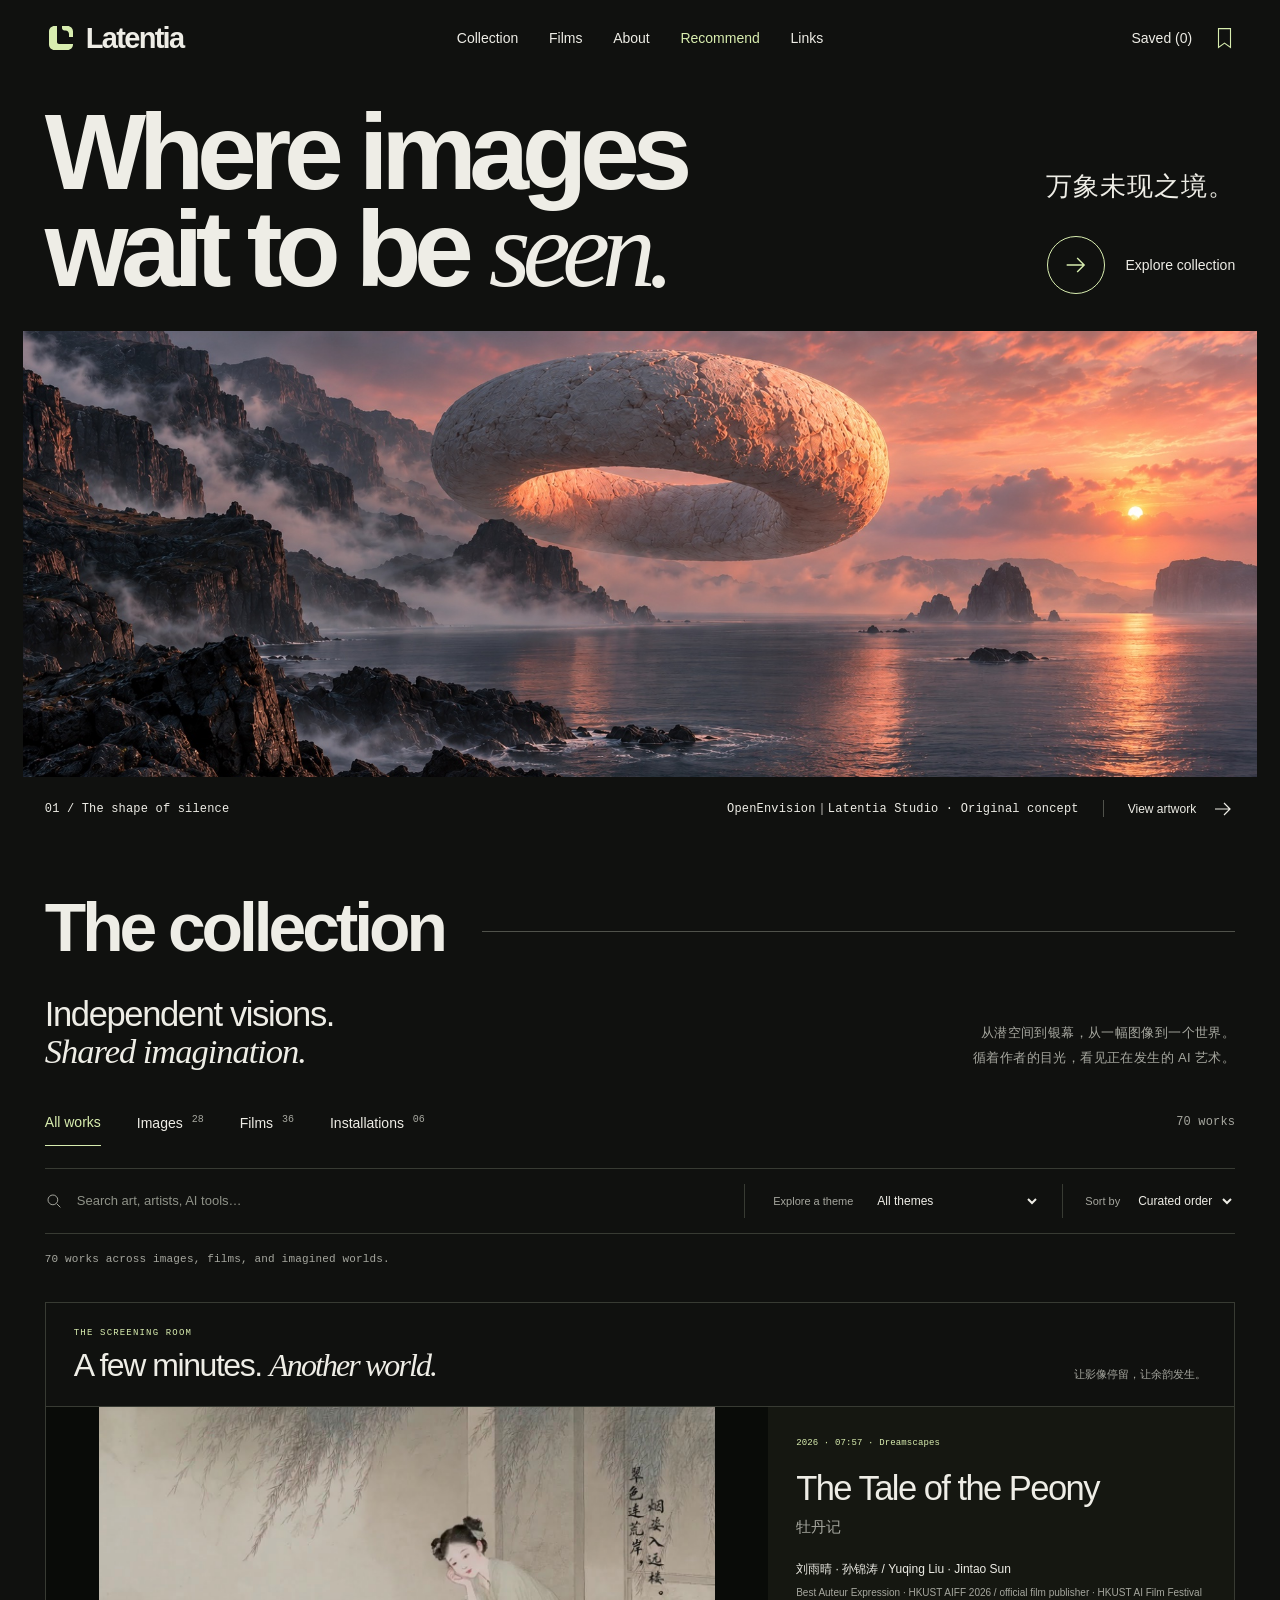
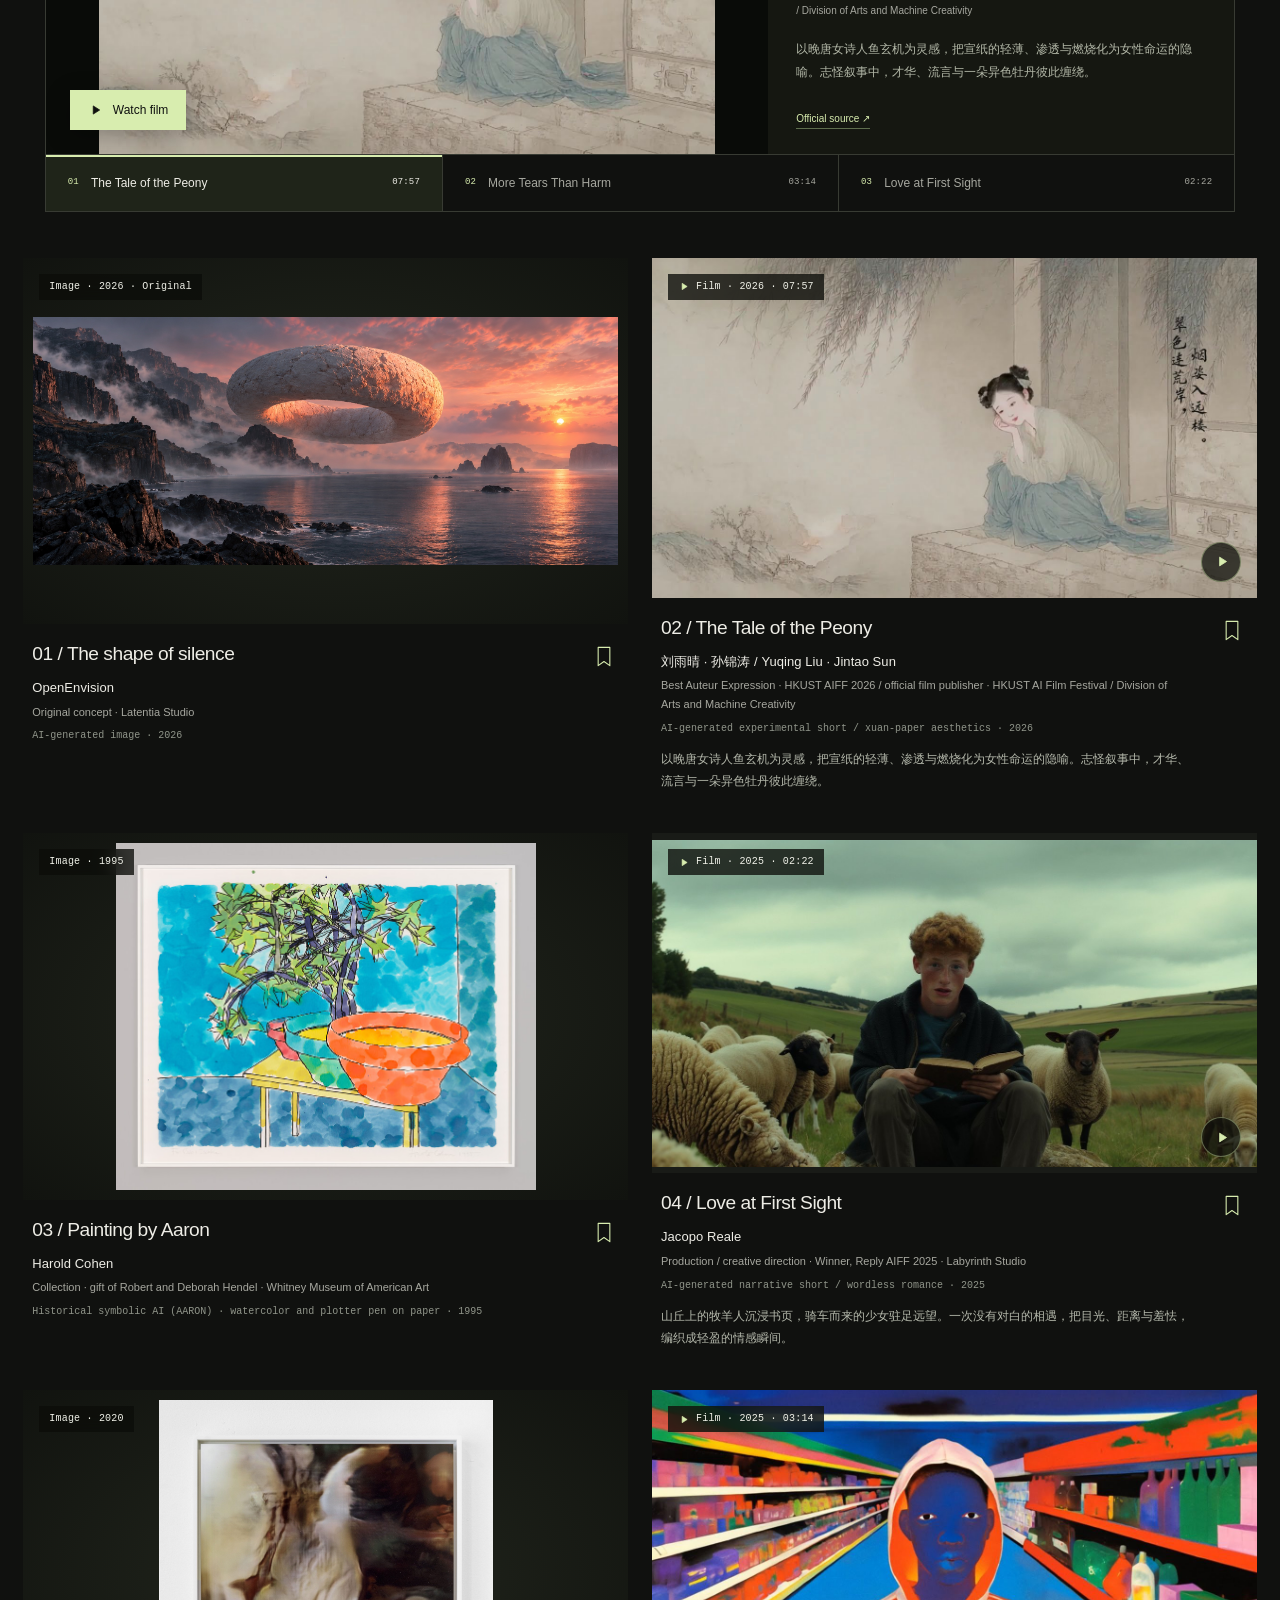
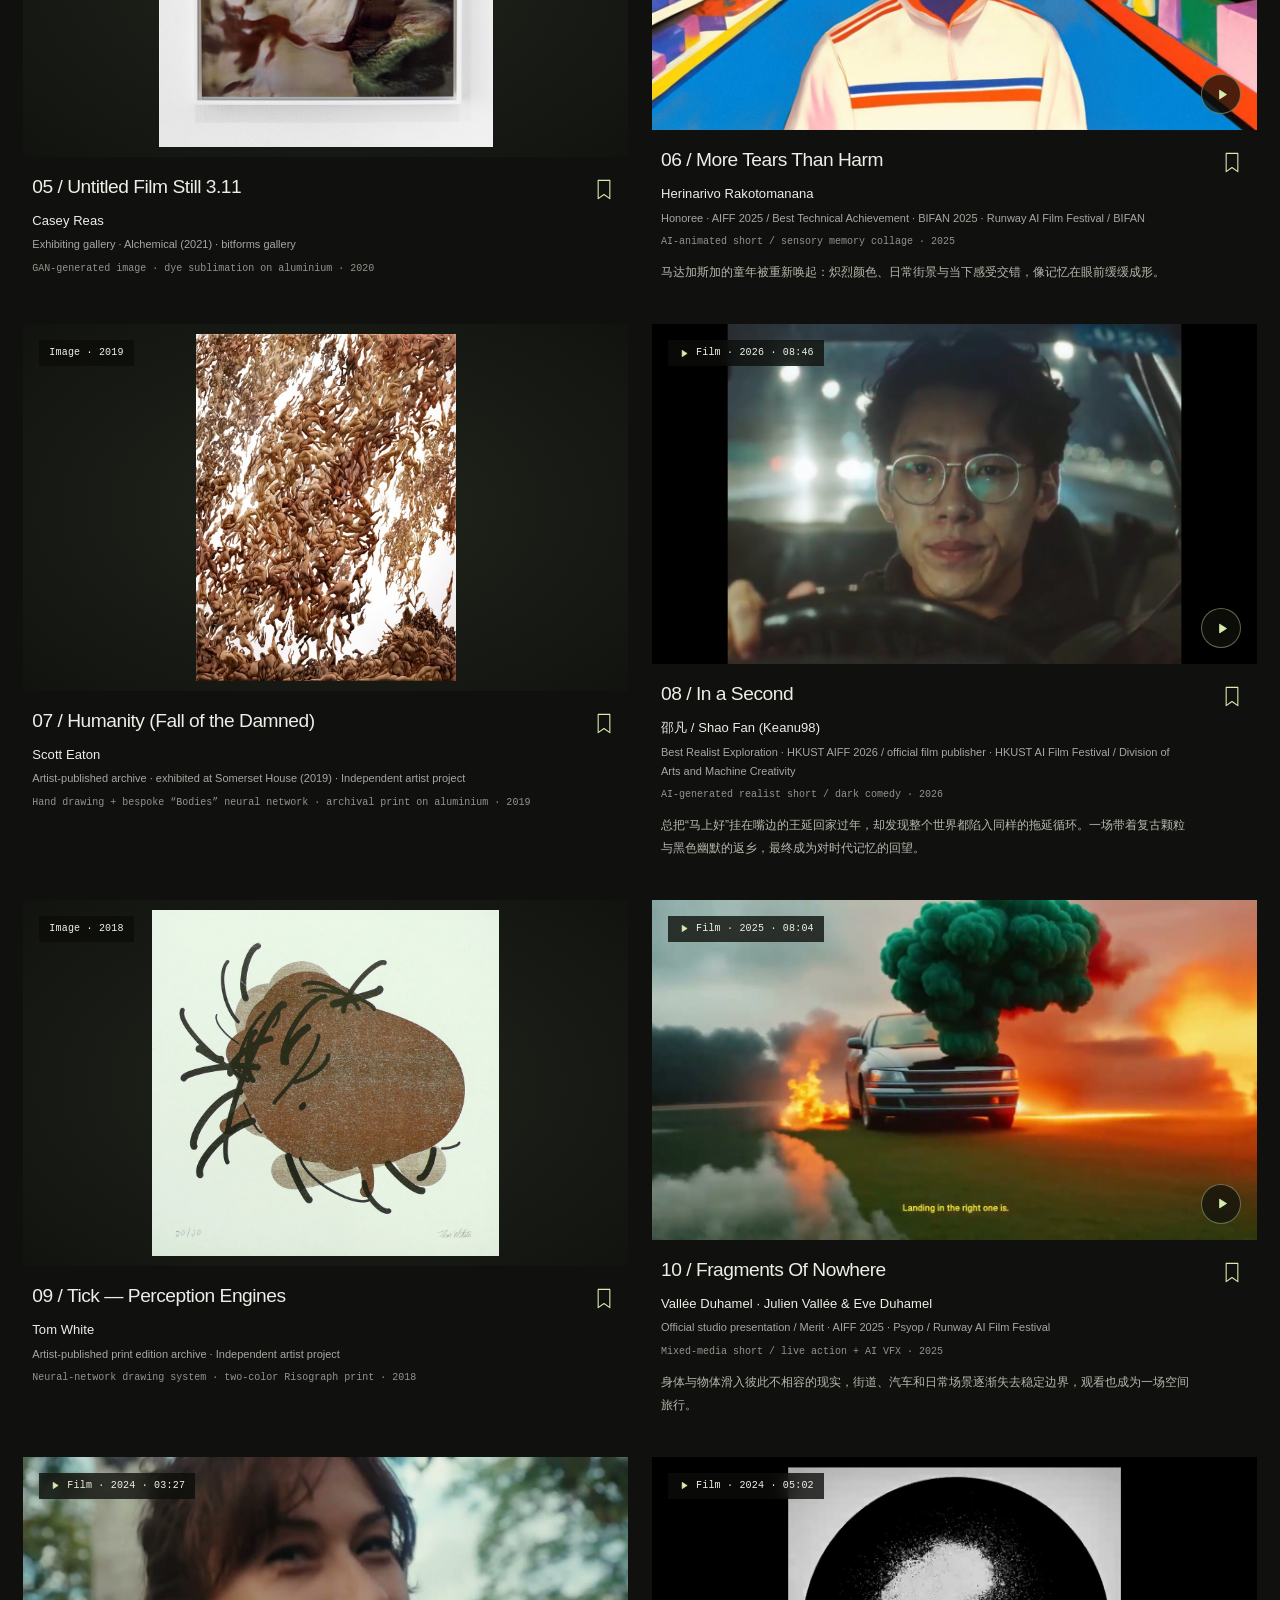
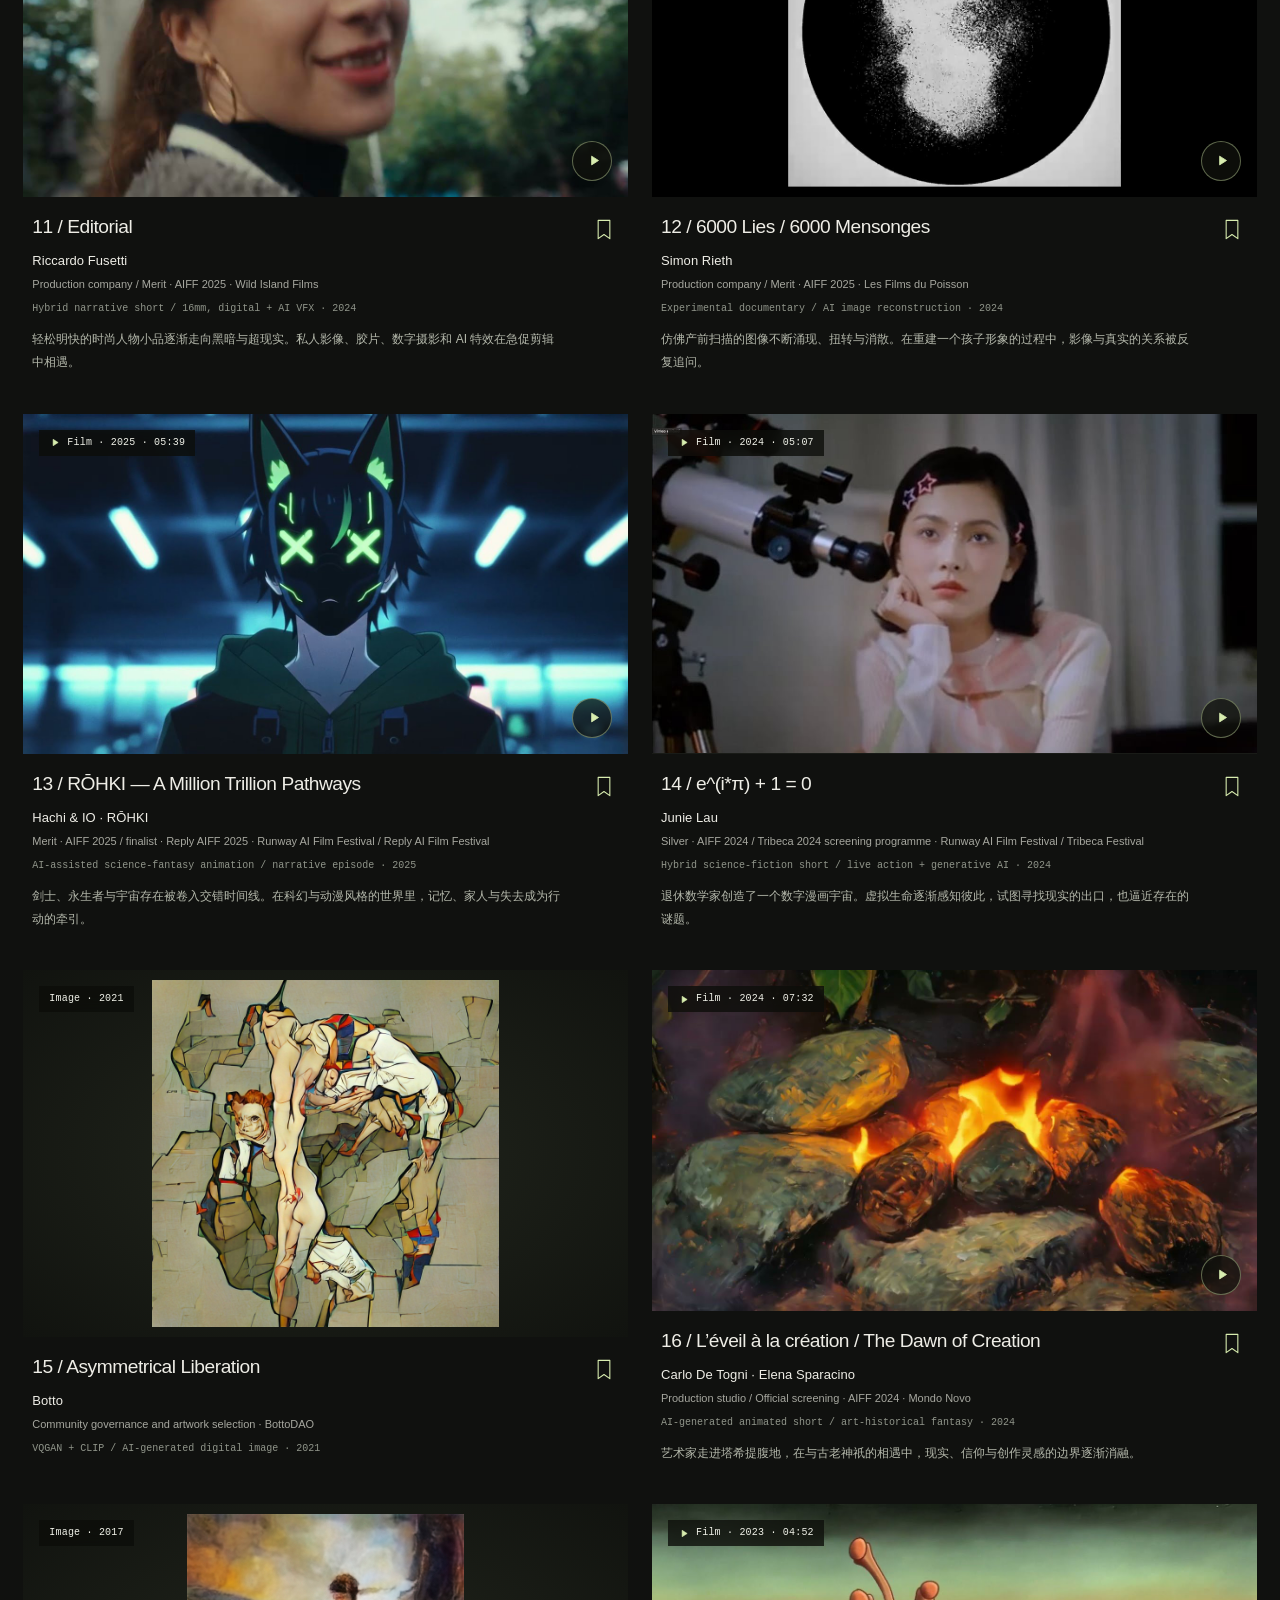
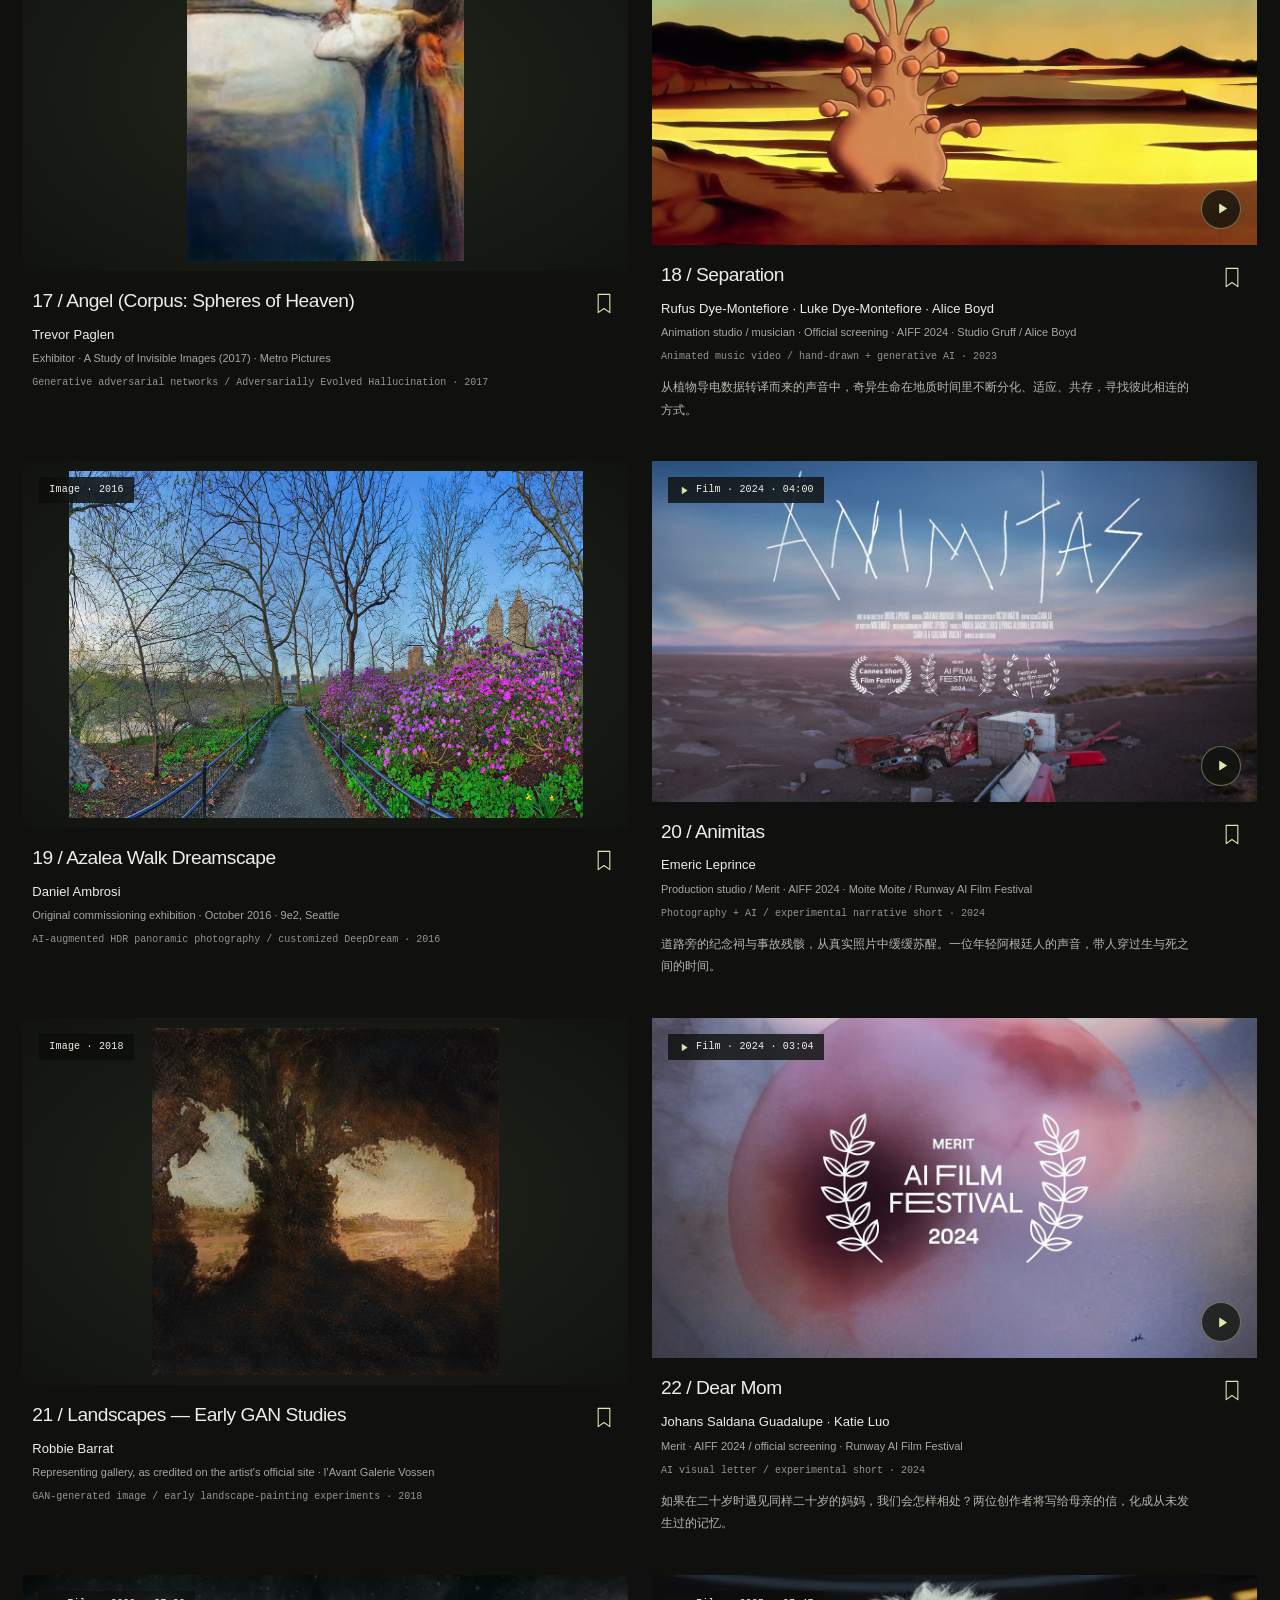
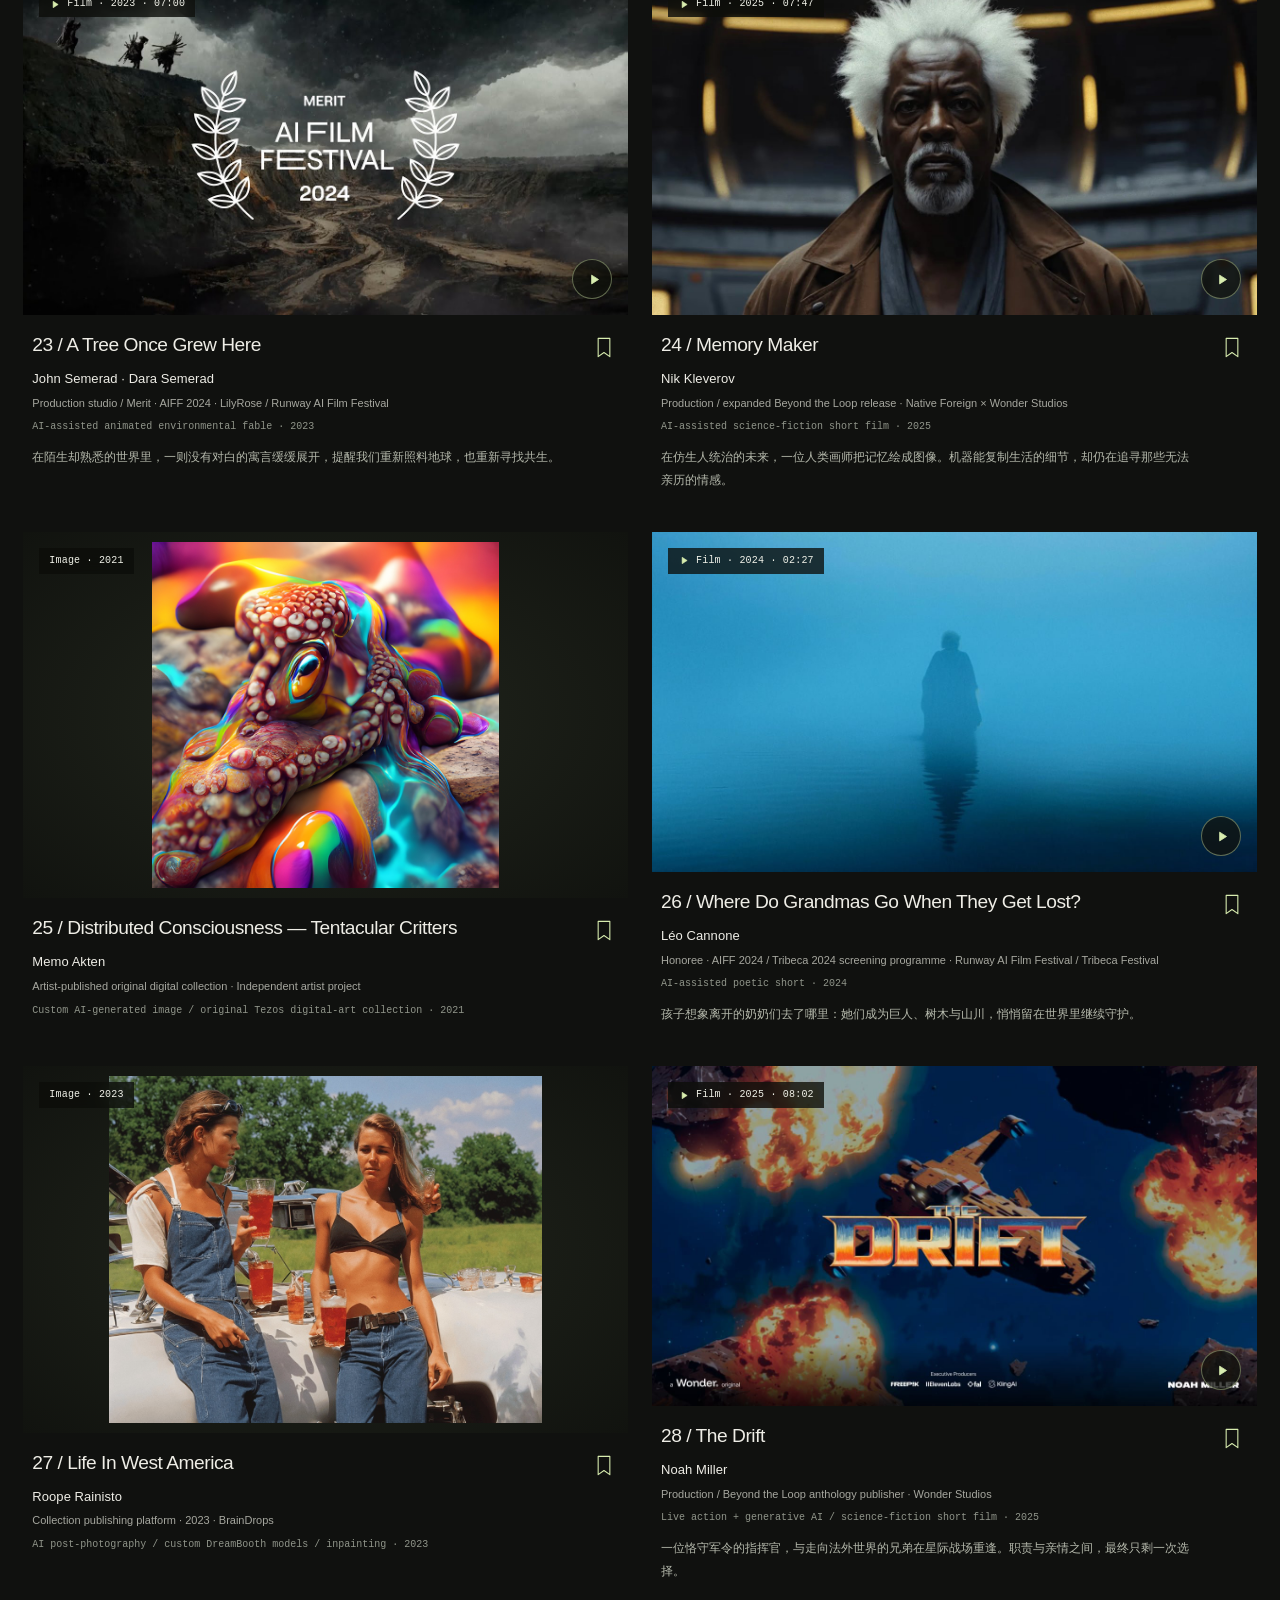
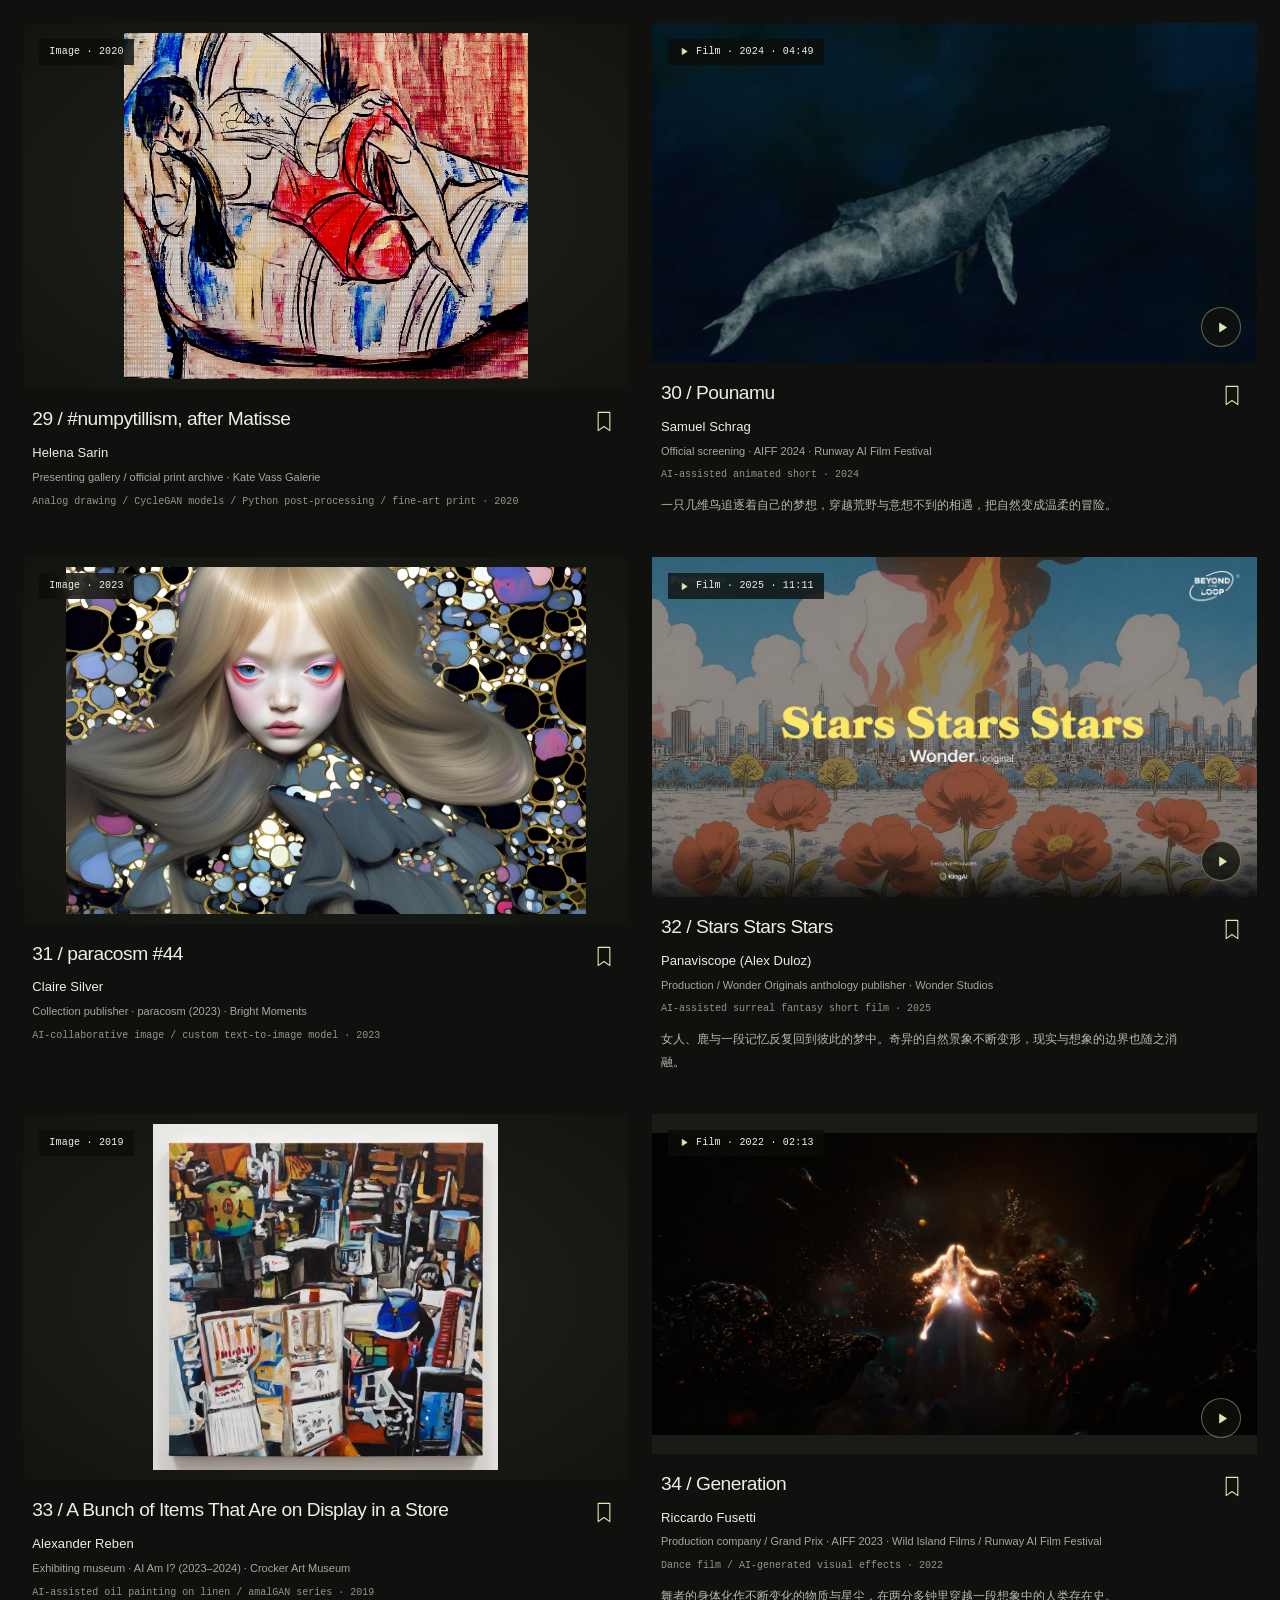
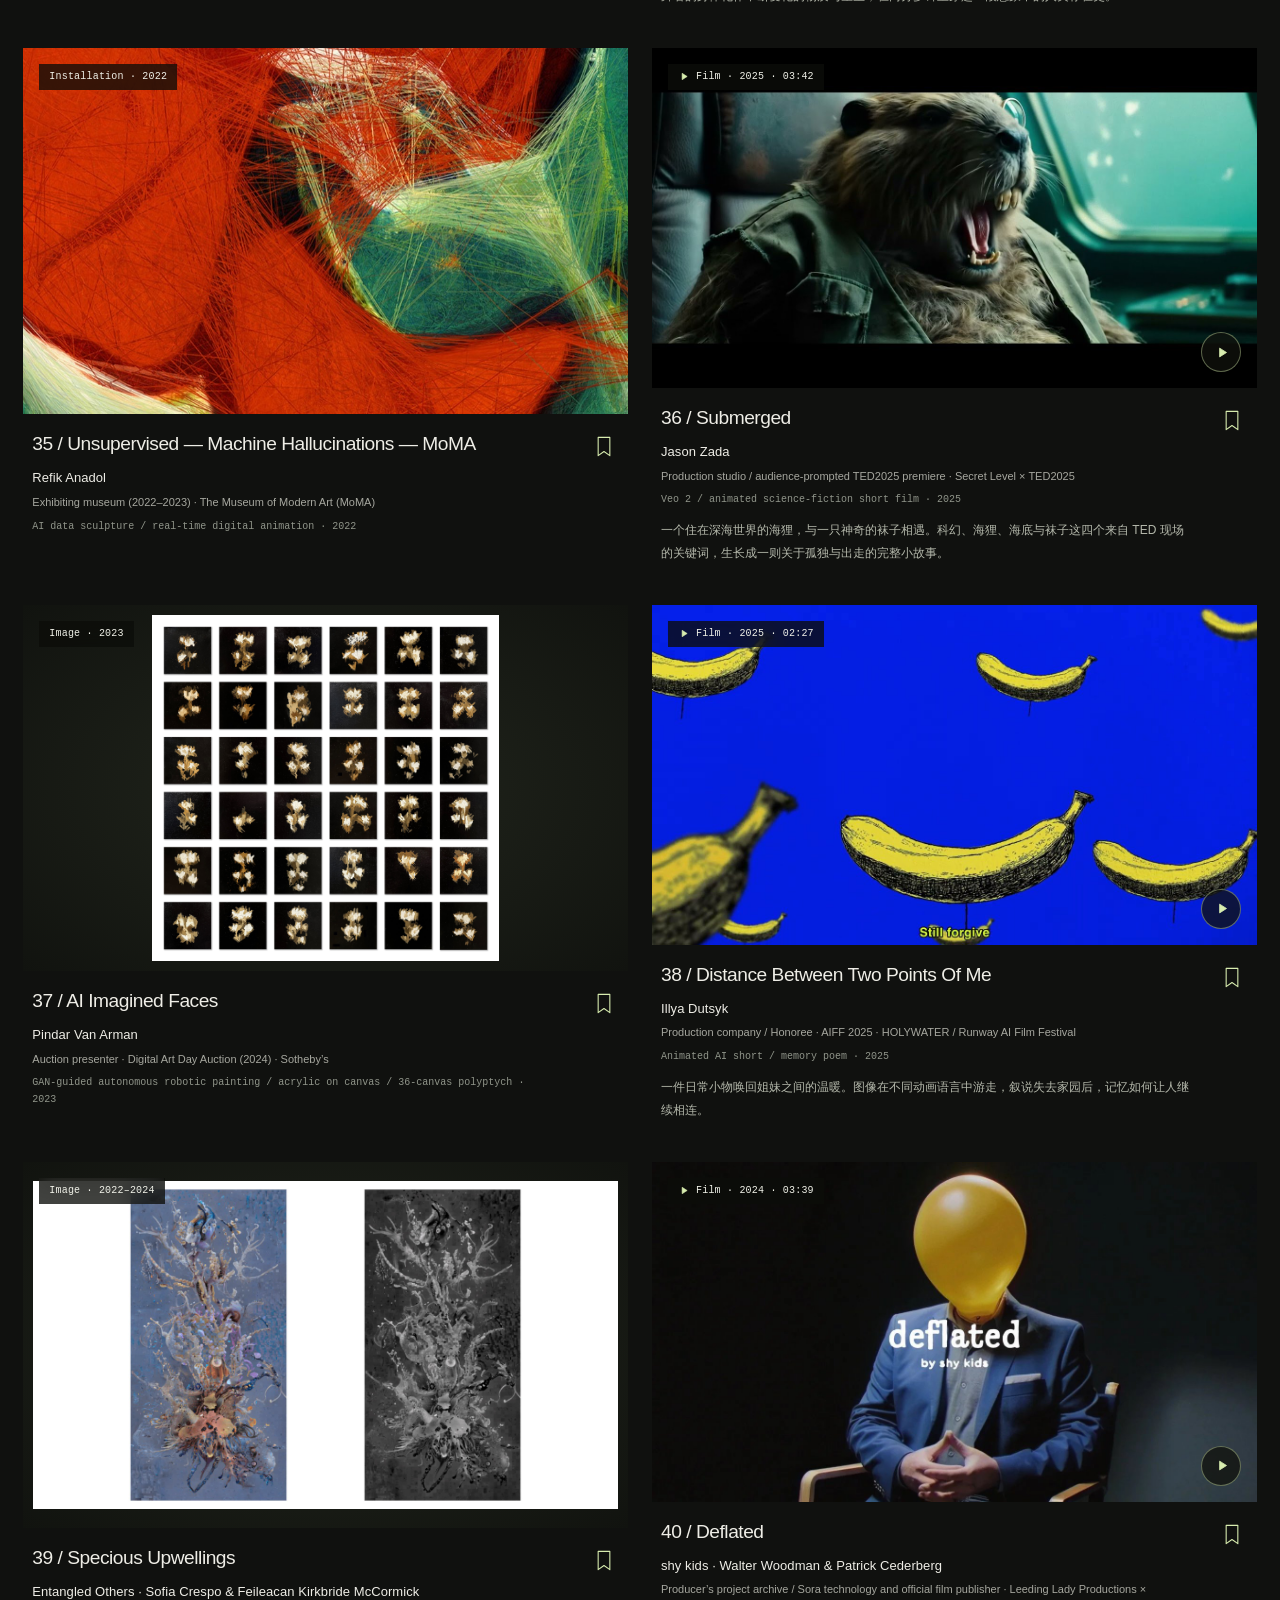
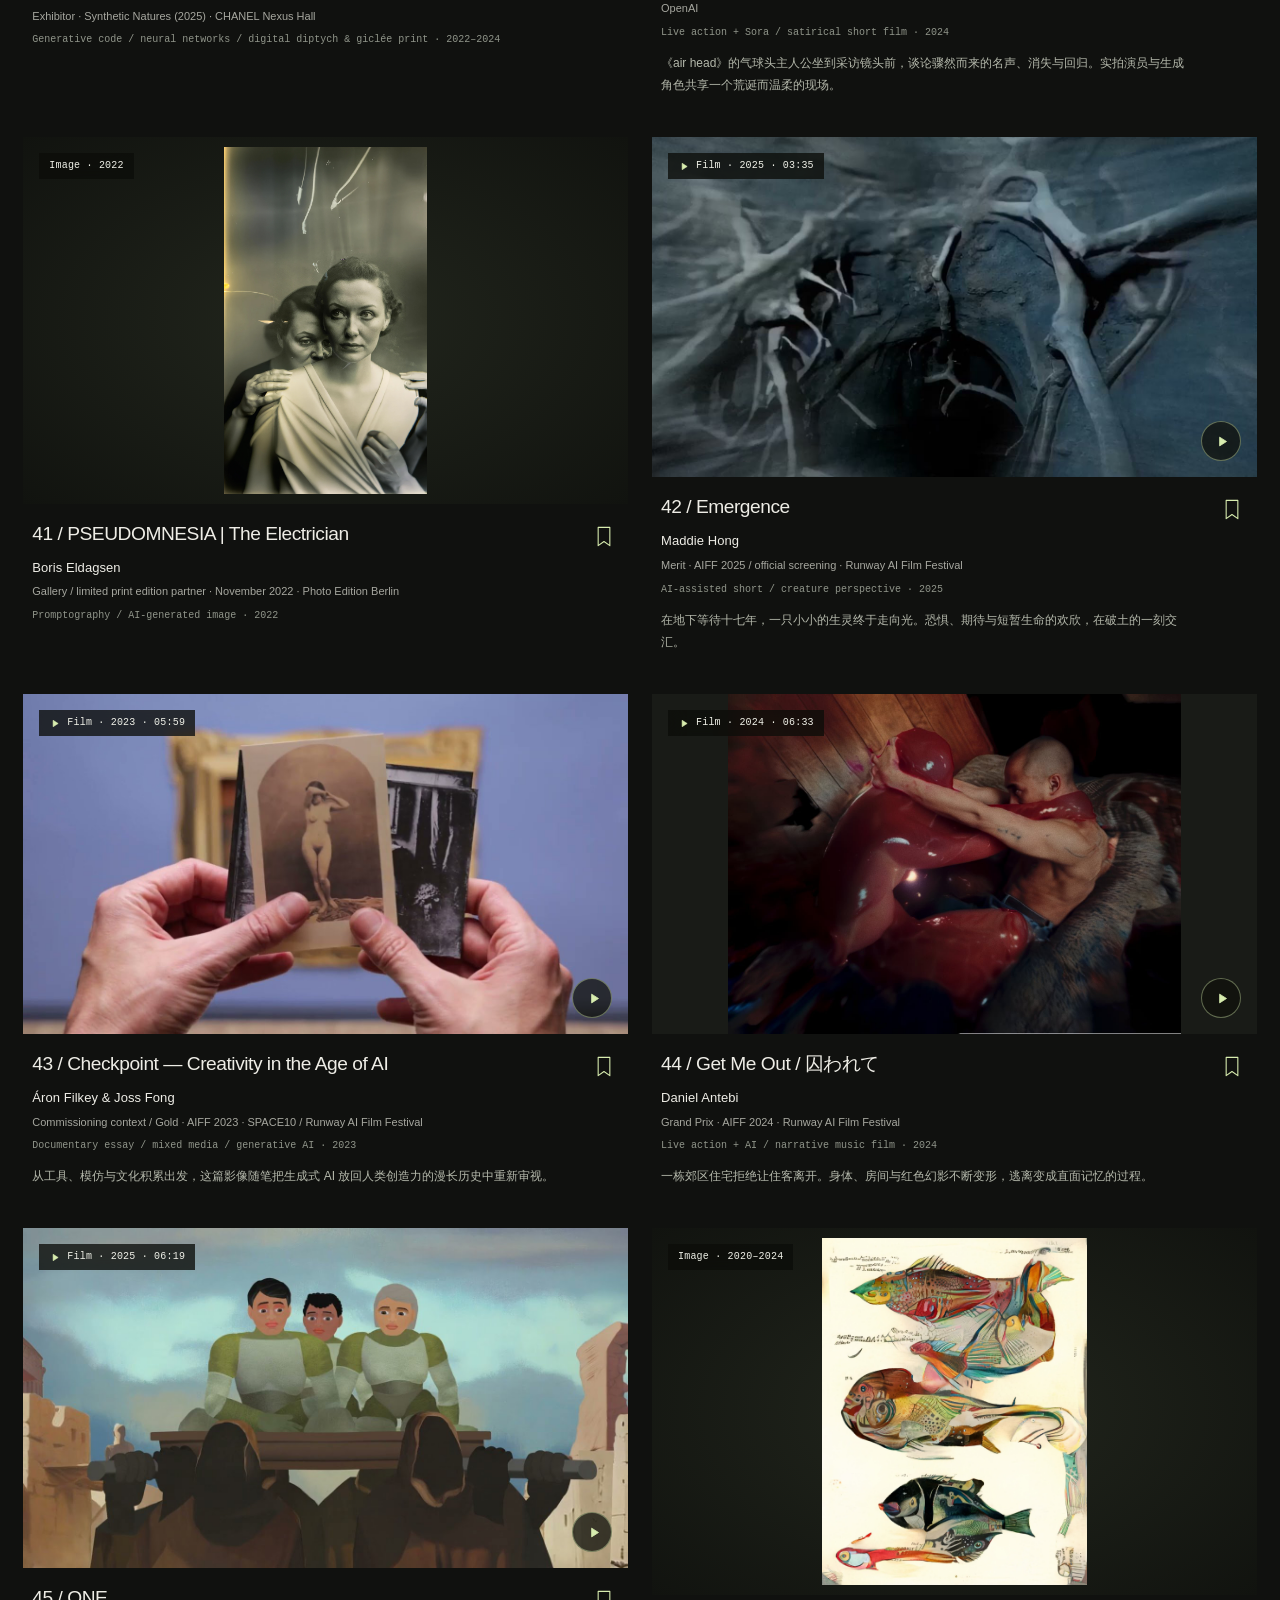
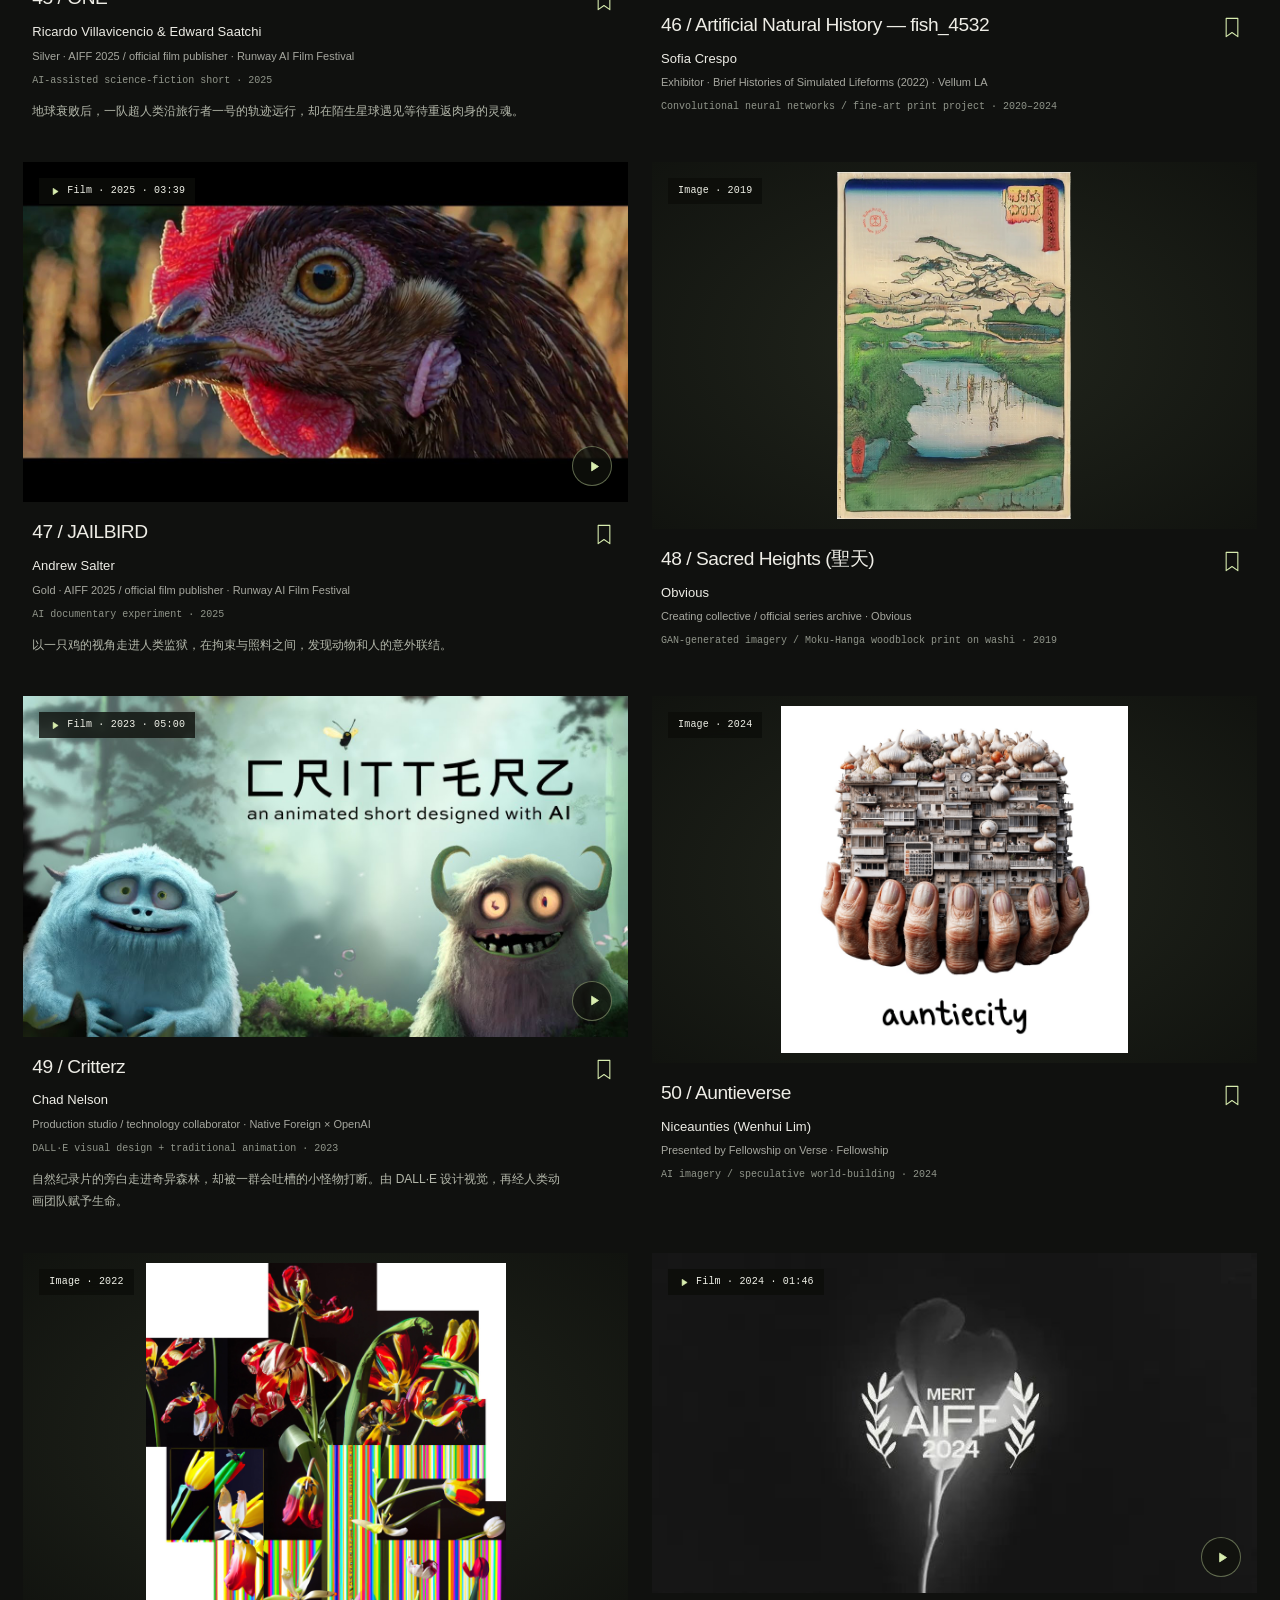
==== index.html @ a109e66e "update" ====
<!doctype html>
<html lang="en">
<head>
  <meta charset="UTF-8">
  <meta name="viewport" content="width=device-width, initial-scale=1">
  <meta name="theme-color" content="#10110f">
  <title>Latentia — Where images wait to be seen.</title>
  <meta name="description" content="万象未现之境。 Discover AI art, films and installations, with credited artists, institutions and original sources.">
  <meta property="og:title" content="Latentia — Where images wait to be seen.">
  <meta property="og:description" content="万象未现之境。 Explore a collection of original AI visions.">
  <meta property="og:type" content="website">
  <link rel="icon" href="assets/brand/latentia-favicon.svg" type="image/svg+xml">
  <link rel="icon" href="assets/brand/favicon-32.png" sizes="32x32" type="image/png">
  <link rel="apple-touch-icon" href="assets/brand/apple-touch-icon.png" sizes="180x180">
  <link rel="preload" href="assets/silence.jpg" as="image" fetchpriority="high">
  <link rel="stylesheet" href="styles.css">
  <script src="catalog.js" defer></script>
  <script src="app.js" defer></script>
</head>
<body id="top">
  <div id="scroll-progress" aria-hidden="true"></div>
  <a class="skip-link" href="#collection">Skip to collection</a>
  <header class="site-header shell">
    <a class="wordmark" href="#top" aria-label="Latentia home"><img class="logo-mark" src="assets/brand/latentia-mark.svg" width="32" height="32" alt="" aria-hidden="true"><span>Latentia</span></a>
    <nav aria-label="Main navigation">
      <a class="collection-nav" href="#collection">Collection</a>
      <button id="films-open" type="button">Films</button>
      <button id="about-open" type="button">About</button>
      <a class="recommend-nav" href="recommend.html" aria-label="Recommend · 推荐作品">Recommend</a>
      <a href="links.html" aria-label="Links · 相关链接">Links</a>
    </nav>
    <button class="saved-toggle" id="saved-toggle" type="button" aria-pressed="false" aria-controls="gallery-grid">
      <span>Saved (<span id="saved-count">0</span>)</span>
      <svg viewBox="0 0 24 28" fill="none" aria-hidden="true"><path d="M5 3h14v22l-7-5-7 5V3Z" stroke="currentColor" stroke-width="1.3"/></svg>
    </button>
  </header>
  <main class="shell">
    <section class="hero" aria-labelledby="hero-heading">
      <div class="hero-intro">
        <h1 id="hero-heading"><span class="headline-line">Where images</span>
          <span class="headline-line">wait to be <em>seen.</em></span></h1>
        <div class="hero-side">
          <p class="chinese-slogan" lang="zh-Hans">万象未现之境。</p>
          <a class="explore-link" href="#collection"><span class="circle-arrow"><svg viewBox="0 0 24 24" fill="none" aria-hidden="true"><path d="M4 12h15m-6-6 6 6-6 6" stroke="currentColor" stroke-width="1.2"/></svg></span><span>Explore collection</span></a>
        </div>
      </div>
      <figure class="featured-work">
        <button class="feature-image" type="button" data-open-artwork="silence" aria-label="View The shape of silence">
          <img src="assets/silence.jpg" width="1923" height="818" fetchpriority="high" alt="A monumental peach stone ring floats over a misty volcanic coast at sunset.">
          <span class="image-invitation" aria-hidden="true"><svg viewBox="0 0 24 24" fill="none"><path d="M6 18 18 6M6 6h12v12" stroke="currentColor" stroke-width="1.2"/></svg></span>
        </button>
        <figcaption><span class="mono">01 / The shape of silence</span><div><span class="artist-credit mono">OpenEnvision｜Latentia Studio · Original concept</span><button type="button" data-open-artwork="silence">View artwork <svg viewBox="0 0 24 24" fill="none" aria-hidden="true"><path d="M4 12h15m-6-6 6 6-6 6" stroke="currentColor" stroke-width="1.2"/></svg></button></div></figcaption>
      </figure>
    </section>
    <section class="collection" id="collection" aria-labelledby="collection-heading">
      <div class="section-heading"><h2 id="collection-heading">The collection</h2><span aria-hidden="true"></span></div>
      <div class="collection-intro"><p>Independent visions.<br><em>Shared imagination.</em></p><p lang="zh-Hans">从潜空间到银幕，从一幅图像到一个世界。<br>循着作者的目光，看见正在发生的 AI 艺术。</p></div>
      <div class="collection-toolbar">
        <div class="filters" role="group" aria-label="Filter by media type">
          <button type="button" data-type="all" aria-pressed="true">All works</button>
          <button type="button" data-type="image" aria-pressed="false">Images <span class="type-count">28</span></button>
          <button type="button" data-type="film" aria-pressed="false">Films <span class="type-count">36</span></button>
          <button type="button" data-type="installation" aria-pressed="false">Installations <span class="type-count">06</span></button>
        </div>
        <span class="mono" id="work-count" aria-live="polite" aria-atomic="true">70 works</span>
      </div>
      <div class="discovery-tools"><div class="search-field"><label class="sr-only" for="collection-search">Search titles, artists, institutions, or AI tools</label><svg viewBox="0 0 24 24" fill="none" aria-hidden="true"><circle cx="10.5" cy="10.5" r="6.5" stroke="currentColor" stroke-width="1.3"/><path d="m15.5 15.5 5 5" stroke="currentColor" stroke-width="1.3"/></svg><input id="collection-search" type="search" placeholder="Search art, artists, AI tools…" autocomplete="off" spellcheck="false"><button id="search-clear" type="button" aria-label="Clear search" hidden><svg viewBox="0 0 24 24" fill="none" aria-hidden="true"><path d="m6 6 12 12M18 6 6 18" stroke="currentColor" stroke-width="1.3"/></svg></button></div><div class="theme-field"><label for="theme-filter">Explore a theme</label><select id="theme-filter"><option value="all">All themes</option></select></div><div class="sort-field filter-field"><label for="browse-sort">Sort by</label><select id="browse-sort"><option value="curated">Curated order</option><option value="newest">Newest first</option><option value="duration" hidden disabled>Shortest first</option></select></div></div>
      <div class="film-filters" id="film-filters" role="group" aria-label="Refine the film collection" hidden><div class="filter-field"><label for="film-format">Film form</label><select id="film-format"><option value="all">All film forms</option><option value="short">Short films</option><option value="music">Music &amp; dance</option><option value="process">Process studies</option></select></div><div class="filter-field"><label for="film-length">Running time</label><select id="film-length"><option value="all">Any length</option><option value="under-five">Up to 5 min</option><option value="five-ten">5–10 min</option><option value="over-ten">Over 10 min</option></select></div></div>
      <div class="collection-status"><p class="mono" id="collection-summary">70 works across images, films, and imagined worlds.</p><button id="filter-reset" type="button" hidden>Reset filters</button></div>
      <section class="screening-room" id="screening-room" aria-labelledby="screening-heading" hidden>
        <div class="screening-header"><div><p class="mono">THE SCREENING ROOM</p><h3 id="screening-heading">A few minutes. <em>Another world.</em></h3></div><p lang="zh-Hans">让影像停留，让余韵发生。</p></div>
        <div class="screening-feature" id="screening-feature"></div>
        <div class="screening-options" id="screening-options" role="group" aria-label="Featured films"></div>
      </section>
      <div class="gallery-grid" id="gallery-grid"></div>
      <div class="empty-state" id="empty-state" hidden><h3 id="empty-title">Nothing in this corner. <em>Yet.</em></h3><p id="empty-description">Try another artist, title, or institution.</p><button id="empty-reset" type="button">Explore all works <svg viewBox="0 0 24 24" fill="none" aria-hidden="true"><path d="M6 18 18 6M6 6h12v12" stroke="currentColor" stroke-width="1.3"/></svg></button></div>
      <noscript><p>Enable JavaScript to filter the collection and open artwork details.</p><img src="assets/bloom.jpg" width="600" height="445" alt="An ivory magnolia floating in a concrete room by the sea."><img src="assets/matter.jpg" width="600" height="445" alt="A liquid silver sculpture in a terracotta studio."><img src="assets/cathedral.jpg" width="600" height="445" alt="Rose stone arches rising from the sea."></noscript>
    </section>
  </main>
  <footer class="site-footer shell">
    <div class="footer-statement"><p>An archive of the <em>not-yet-seen.</em></p><span lang="zh-Hans">万象未现之境。</span></div>
    <div class="footer-bottom"><a class="wordmark" href="#top"><img class="logo-mark" src="assets/brand/latentia-mark.svg" width="32" height="32" alt="" aria-hidden="true"><span>Latentia</span></a><p class="mono">The AIGC platform of OpenEnvision.</p></div>
    <p class="footer-credit">Works remain © their respective creators. Official previews and films are credited and linked to their original sources. <span lang="zh-Hans">影像有出处，创作有姓名。</span></p>
    <p class="footer-credit footer-copyright">© 2026 OpenEnvision. All rights reserved.</p>
  </footer>
  <dialog class="artwork-dialog" id="artwork-dialog" aria-labelledby="detail-title" aria-describedby="detail-description">
    <div class="dialog-top"><span class="wordmark"><img class="logo-mark" src="assets/brand/latentia-mark.svg" width="32" height="32" alt="" aria-hidden="true"><span>Latentia</span></span><button class="dialog-close" type="button" data-close aria-label="Close artwork"><svg viewBox="0 0 24 24" fill="none" aria-hidden="true"><path d="m6 6 12 12M18 6 6 18" stroke="currentColor" stroke-width="1.3"/></svg></button></div>
    <div class="film-toolbar" id="film-toolbar" hidden><p class="mono" id="film-context"></p><button id="player-reload" type="button" hidden>Reload player ↻</button></div>
    <div class="detail-stage" id="detail-media"></div>
    <div class="detail-information"><div><p class="detail-category mono" id="detail-category"></p><h2 id="detail-title"></h2><p class="detail-zh" lang="zh-Hans" id="detail-zh"></p><p class="detail-credit" id="detail-credit"></p></div><div class="detail-story"><p id="detail-description"></p><dl class="detail-facts"><div><dt>Artist / Creator</dt><dd><a id="detail-author"></a></dd></div><div><dt id="detail-institution-role">Institution</dt><dd><a id="detail-institution"></a></dd></div><div><dt>Year</dt><dd id="detail-year"></dd></div><div><dt>Medium</dt><dd id="detail-medium"></dd></div></dl><p class="detail-production" id="detail-production" hidden></p><p class="detail-production" id="detail-technology" hidden></p><p class="detail-year-note" id="detail-year-note" hidden></p><a class="detail-source" id="detail-source" target="_blank" rel="noopener noreferrer">View original source</a><p class="detail-original-note" id="detail-original-note" hidden>OpenEnvision｜Latentia Studio · Original concept. Generated for this exhibition, separate from the credited external artists.</p></div></div>
    <div class="detail-controls"><div class="detail-paging"><button id="detail-prev" type="button" aria-label="Previous artwork"><svg viewBox="0 0 24 24" fill="none" aria-hidden="true"><path d="M20 12H5m6 6-6-6 6-6" stroke="currentColor" stroke-width="1.3"/></svg></button><span class="mono" id="detail-index"></span><button id="detail-next" type="button" aria-label="Next artwork"><svg viewBox="0 0 24 24" fill="none" aria-hidden="true"><path d="M4 12h15m-6-6 6 6-6 6" stroke="currentColor" stroke-width="1.3"/></svg></button></div><button id="detail-save" type="button" aria-pressed="false"><span data-save-label>Save artwork</span><svg viewBox="0 0 24 28" fill="none" aria-hidden="true"><path d="M5 3h14v22l-7-5-7 5V3Z" stroke="currentColor" stroke-width="1.3"/></svg></button></div>
  </dialog>
  <dialog class="about-dialog" id="about-dialog" aria-labelledby="about-heading">
    <div class="dialog-top"><span class="wordmark"><img class="logo-mark" src="assets/brand/latentia-mark.svg" width="32" height="32" alt="" aria-hidden="true"><span>Latentia</span></span><button class="dialog-close" type="button" data-close aria-label="Close about"><svg viewBox="0 0 24 24" fill="none" aria-hidden="true"><path d="m6 6 12 12M18 6 6 18" stroke="currentColor" stroke-width="1.3"/></svg></button></div>
    <h2 id="about-heading">Before an image<br>becomes a world,<br><em>it waits here.</em></h2>
    <p class="about-chinese" lang="zh-Hans">万象未现之境。</p>
    <div class="about-copy"><p>Latentia is OpenEnvision’s platform for AI image art, short films, and human–machine collaboration. A place to discover imagined worlds and the people who bring them into view.</p><p lang="zh-Hans">Latentia 隶属于 OpenEnvision，关注 AI 图像艺术、微电影与人机共创。在这里，尚未抵达现实的影像与创造它们的人，一同进入视野。</p><section class="about-section"><h3>Authorship &amp; provenance</h3><p>OpenEnvision’s original concept studies for Latentia carry the credit <span class="about-signature">OpenEnvision｜Latentia Studio · Original concept</span>Every curated external work names its creator, identifies the associated institution’s role, and links to an artist, producer, or official exhibition source. Rights remain with the credited creators. Chinese titles are curatorial translations when an official Chinese title is unavailable.</p><p lang="zh-Hans">原创概念作品由 OpenEnvision 为 Latentia 创作并单独标注。外部作品保留创作者署名与官方来源；机构按制作、委托、展出、收藏或技术合作等实际角色标识。无官方中文标题时，中文名称为策展译名。</p></section><section class="about-section"><h3>Viewing &amp; your collection</h3><p>Image previews are stored with this local edition. Films play through official sources and require an internet connection, with a direct link to the original player alongside each film. Save works to return to the images and stories that stay with you. Your saved collection is kept locally in this browser.</p><p lang="zh-Hans">本地版可直接查看作品预览；影片由官方来源在线播放，需要联网，并始终保留原始播放入口。收藏保存在当前浏览器中，方便你再次回到那些想继续看的作品。</p></section></div>
  </dialog>
  <div class="status-message" id="status-message" role="status" aria-live="polite" aria-atomic="true"></div>
</body>
</html>
---- styles.css ----
:root{color-scheme:dark;--bg:#10110f;--ink:#eeede6;--muted:#a6a79f;--line:#50524b;--accent:#d8edaf;--gutter:clamp(22px,3.5vw,56px);--sans:Arial,Helvetica,sans-serif;--serif:"Times New Roman","Songti SC",serif;--mono:"SFMono-Regular",Consolas,"Liberation Mono",monospace}
*{box-sizing:border-box}html{scroll-behavior:smooth;scrollbar-color:#55594d var(--bg);scroll-padding-top:36px}body{margin:0;background:var(--bg);color:var(--ink);font-family:var(--sans);font-size:14px;-webkit-font-smoothing:antialiased}body:has(dialog[open]){overflow:hidden}button,a{-webkit-tap-highlight-color:transparent}button{font:inherit;color:inherit;border:0;padding:0;background:none;cursor:pointer}a{color:inherit;text-decoration:none}button:focus-visible,a:focus-visible{outline:2px solid var(--accent);outline-offset:6px}button:disabled{cursor:default}img{display:block;max-width:100%}svg{display:block;width:24px;height:24px;flex-shrink:0}figure,p,h1,h2,h3{margin:0}em{font-family:var(--serif);font-weight:400;letter-spacing:-.06em}.shell{margin-inline:var(--gutter)}.mono{font-family:var(--mono);font-size:12px;font-weight:400;letter-spacing:.015em}.wordmark{font-size:29px;font-weight:700;letter-spacing:-1.7px;line-height:1}.skip-link{position:fixed;z-index:10;left:24px;top:-100px;padding:16px;background:var(--accent);color:var(--bg)}.skip-link:focus{top:16px}#scroll-progress{position:fixed;top:0;left:0;height:2px;width:0;background:var(--accent);z-index:20;pointer-events:none}
.site-header{height:76px;display:grid;grid-template-columns:1fr 1fr 1fr;align-items:center}.site-header nav{display:flex;justify-content:center;align-items:center;gap:48px}.site-header nav a,.site-header nav button{padding-block:12px;position:relative}.site-header nav a:after,.site-header nav button:after{content:"";position:absolute;left:0;right:100%;bottom:6px;height:1px;background:var(--accent);transition:right .25s}.site-header nav a:hover:after,.site-header nav button:hover:after{right:0}.saved-toggle{justify-self:end;display:flex;align-items:center;gap:22px;padding:10px 0 10px 10px}.saved-toggle svg{width:21px;color:var(--accent)}.saved-toggle[aria-pressed=true]{color:var(--accent)}.saved-toggle[aria-pressed=true] svg{fill:var(--accent);color:var(--accent)}
.hero-intro{display:grid;grid-template-columns:minmax(0,1fr) auto;align-items:end;gap:24px;padding-top:28px;padding-bottom:32px}h1{font-size:clamp(68px,8.4vw,152px);font-weight:700;letter-spacing:-.069em;line-height:.9}.headline-line{display:block;white-space:nowrap}h1 em{letter-spacing:-.075em}.hero-side{display:flex;flex-direction:column;gap:32px;padding-bottom:5px;align-items:flex-end}.chinese-slogan{font-family:"Songti SC","STSong",var(--serif);font-size:clamp(22px,2vw,31px);letter-spacing:.04em;white-space:nowrap}.explore-link{display:flex;align-items:center;gap:20px;white-space:nowrap}.circle-arrow{display:grid;place-items:center;border:1px solid var(--accent);color:var(--accent);border-radius:50%;width:58px;height:58px;transition:background .3s,color .3s,transform .3s}.circle-arrow svg{width:28px;height:28px}.explore-link:hover .circle-arrow{background:var(--accent);color:var(--bg);transform:rotate(-35deg)}
.featured-work{margin:0 calc(var(--gutter) * -.48)}.feature-image{display:block;width:100%;aspect-ratio:2.76;position:relative;overflow:hidden;text-align:left}.feature-image img{width:100%;height:100%;object-fit:cover;transition:transform 1.2s cubic-bezier(.2,.7,.2,1)}.feature-image:hover img{transform:scale(1.025)}.image-invitation{position:absolute;right:24px;bottom:24px;width:54px;height:54px;background:var(--accent);color:var(--bg);border-radius:50%;display:grid;place-items:center;opacity:0;transform:translateY(12px);transition:opacity .3s,transform .3s}.feature-image:hover .image-invitation,.feature-image:focus-visible .image-invitation{opacity:1;transform:none}.featured-work figcaption{display:flex;align-items:center;justify-content:space-between;gap:20px;padding:18px calc(var(--gutter) * .48);min-height:63px}.featured-work figcaption>div{display:flex;align-items:center;gap:24px}.featured-work figcaption button{display:flex;gap:15px;align-items:center;font-size:12px}.artist-credit{padding-right:24px;border-right:1px solid var(--line)}.featured-work figcaption button:hover{color:var(--accent)}
.collection{padding-top:52px}.section-heading{display:flex;align-items:center;gap:38px}h2{font-size:clamp(44px,5.3vw,86px);line-height:1.05;letter-spacing:-.06em;font-weight:700}.section-heading>span{height:1px;flex:1;background:var(--line);margin-top:8px}.collection-toolbar{margin-top:34px;display:flex;justify-content:space-between;gap:20px;align-items:center;margin-bottom:30px}.filters{display:flex;gap:42px}.filters button{font-size:13px;white-space:nowrap;padding:0 0 12px;position:relative;color:var(--ink)}.filters button[aria-pressed=true]{color:var(--accent)}.filters button[aria-pressed=true]:after{position:absolute;bottom:0;left:0;right:0;height:1px;background:var(--accent);content:""}.filters button:hover{color:var(--accent)}#work-count{padding-bottom:12px;white-space:nowrap;color:var(--muted)}.gallery-grid{display:grid;grid-template-columns:repeat(2,minmax(0,1fr));gap:30px 24px;margin-inline:calc(var(--gutter) * -.48)}.artwork{min-width:0;animation:arrive .55s both}.artwork:nth-child(even){animation-delay:70ms}.artwork-image{display:block;position:relative;overflow:hidden;width:100%;aspect-ratio:1.67;background:#191b17}.artwork-image img{width:100%;height:100%;object-fit:cover;transition:transform .9s cubic-bezier(.2,.7,.2,1),filter .9s}.artwork-image:hover img,.artwork-image:focus-visible img{transform:scale(1.04);filter:brightness(1.06)}.artwork-image:after{content:"↗";position:absolute;right:18px;bottom:16px;font-size:30px;opacity:0;transform:translateY(7px);transition:.3s;text-shadow:0 1px 20px #000}.artwork-image:hover:after{opacity:1;transform:none}.artwork-caption{display:flex;align-items:flex-start;justify-content:space-between;gap:12px;padding:17px 9px 0}.artwork-title{font-family:var(--mono);font-size:12px;letter-spacing:.015em;text-align:left;line-height:1.6}.artwork-title:hover{color:var(--accent)}.artwork-meta{font-family:var(--mono);font-size:11px;color:var(--muted);margin-top:4px;line-height:1.6}.save-button{padding:0 3px 10px 10px;color:var(--accent);min-width:36px;min-height:40px;display:grid;place-items:start center}.save-button svg{width:18px;height:25px}.save-button[aria-pressed=true] svg{fill:var(--accent)}.save-button:hover{transform:translateY(-2px)}.empty-state{text-align:center;padding:85px 16px 100px}.empty-state h3{font-size:clamp(40px,6vw,74px);letter-spacing:-.05em}.empty-state p{color:var(--muted);margin-top:20px;line-height:1.7}.empty-state button{margin-top:30px;border-bottom:1px solid var(--accent);padding-bottom:8px;color:var(--accent)}
.site-footer{padding-top:90px;padding-bottom:28px}.footer-statement{display:flex;justify-content:space-between;align-items:center;gap:40px;padding-bottom:32px}.footer-statement>p{font-size:clamp(36px,4.7vw,82px);font-weight:700;line-height:1.05;letter-spacing:-.064em}.footer-statement>p em{white-space:nowrap}.footer-statement>span{font-family:"Songti SC",var(--serif);font-size:23px;white-space:nowrap}.footer-bottom{border-top:1px solid var(--line);padding-top:20px;display:flex;align-items:center;justify-content:space-between;gap:20px}.footer-bottom .wordmark{font-size:23px}.footer-bottom p{font-size:10px;color:var(--muted)}
dialog{color:var(--ink);background:var(--bg);border:1px solid var(--line);padding:28px 32px;max-height:94dvh;overscroll-behavior:contain;scrollbar-width:thin;animation:dialog-in .3s ease}dialog::backdrop{background:rgb(0 0 0 / .85);backdrop-filter:blur(10px)}.artwork-dialog{width:min(1160px,94vw)}.dialog-top{display:flex;align-items:center;justify-content:space-between;margin-bottom:24px}.dialog-top .wordmark{font-size:24px}.dialog-close{display:grid;place-items:center;width:40px;height:40px;color:var(--accent);border:1px solid var(--line);border-radius:50%;transition:transform .25s}.dialog-close:hover{transform:rotate(90deg)}.detail-stage{height:min(54dvh,610px);display:grid;place-items:center;background:#090a08}.detail-stage img{height:100%;width:100%;object-fit:contain}.detail-information{display:grid;grid-template-columns:1fr 1fr;gap:32px;padding:27px 0 24px}.detail-category{color:var(--accent);font-size:10px;margin-bottom:9px}.detail-information h2{font-size:clamp(30px,3vw,44px);letter-spacing:-.05em}.detail-zh{margin-top:10px;font-size:15px;font-family:"Songti SC",var(--serif);color:var(--muted)}.detail-story{align-self:center;line-height:1.7;font-size:14px}.detail-credit{font-size:10px;color:var(--muted);margin-top:16px}.detail-controls{display:flex;align-items:center;justify-content:space-between;border-top:1px solid var(--line);padding-top:16px}.detail-paging{display:flex;align-items:center;gap:18px}.detail-paging button{padding:8px;color:var(--accent)}.detail-paging svg{width:22px;height:22px}.detail-paging .mono{font-size:11px;color:var(--muted)}#detail-save{display:flex;align-items:center;gap:14px;font-size:12px;color:var(--accent);padding:6px 0 6px 8px}#detail-save svg{width:18px;height:24px}#detail-save[aria-pressed=true] svg{fill:var(--accent)}.about-dialog{width:min(760px,92vw);padding:34px 40px 44px}.about-dialog h2{font-size:clamp(42px,5vw,70px);margin:38px 0 20px}.about-chinese{font-family:"Songti SC",var(--serif);font-size:26px;margin-bottom:36px}.about-copy{max-width:540px;line-height:1.75;color:var(--muted)}.about-copy p+p{margin-top:18px}.about-copy .mono{font-size:10px}.status-message{position:fixed;bottom:25px;left:50%;transform:translate(-50%,20px);background:var(--accent);color:var(--bg);padding:14px 22px;z-index:30;font-size:12px;opacity:0;pointer-events:none;transition:.25s;max-width:90vw;text-align:center}.status-message.visible,.status-message:not(:empty){opacity:1;transform:translate(-50%,0)}[hidden]{display:none!important}
@keyframes arrive{from{opacity:0;transform:translateY(14px)}to{opacity:1;transform:none}}@keyframes dialog-in{from{opacity:0;transform:translateY(12px)}to{opacity:1;transform:none}}
@media(min-width:1800px){.hero-intro{padding-top:48px;padding-bottom:44px}.collection{padding-top:70px}}
@media(max-width:1100px){.site-header nav{gap:32px}.hero-side{gap:23px}.explore-link{gap:12px;font-size:12px}.circle-arrow{width:48px;height:48px}.collection{padding-top:42px}.footer-statement{gap:20px}.footer-statement>span{font-size:18px}.filters{gap:30px}.artwork-image{aspect-ratio:1.5}}
@media(max-width:760px){:root{--gutter:24px}.site-header{height:78px;grid-template-columns:1fr auto auto;gap:26px}.site-header .wordmark{font-size:26px}.site-header nav{gap:24px;font-size:12px}.saved-toggle{gap:7px;font-size:12px;padding-left:0}.saved-toggle svg{width:17px}.hero-intro{display:block;padding-top:28px;padding-bottom:28px}h1{font-size:11.7vw;letter-spacing:-.065em;line-height:.94}.hero-side{flex-direction:row;justify-content:space-between;align-items:center;gap:20px;margin-top:34px;padding:0}.chinese-slogan{font-size:22px}.circle-arrow{width:42px;height:42px}.circle-arrow svg{width:24px}.feature-image{aspect-ratio:1.55}.featured-work figcaption{padding-block:16px;min-height:60px}.featured-work figcaption .mono{font-size:10px}.featured-work figcaption>div{gap:0}.artist-credit{display:none}.featured-work figcaption button{font-size:10px;gap:8px}.featured-work figcaption button svg{width:18px}.image-invitation{display:none}.collection{padding-top:38px}h2{font-size:clamp(40px,7.7vw,58px)}.section-heading{gap:24px}.collection-toolbar{margin-top:25px;gap:10px;margin-bottom:24px;align-items:flex-start}.filters{gap:22px;flex-wrap:wrap;row-gap:9px}.filters button{font-size:11px;padding-bottom:8px}#work-count{font-size:10px;padding-top:1px}.gallery-grid{gap:26px 18px}.artwork-image{aspect-ratio:1.17}.artwork-caption{padding:12px 0 0;gap:3px}.artwork-title{font-size:10px}.artwork-meta{font-size:9px;line-height:1.7}.save-button{padding-left:5px;min-width:27px}.save-button svg{width:15px;height:22px}.site-footer{padding-top:58px}.footer-statement{display:block;padding-bottom:28px}.footer-statement>p{font-size:7.1vw;line-height:1.13}.footer-statement>span{display:block;font-size:20px;margin-top:24px}.footer-bottom p{font-size:9px;max-width:180px;text-align:right;line-height:1.6}.footer-bottom .wordmark{font-size:22px}.detail-information{grid-template-columns:1fr;gap:18px}.artwork-dialog{padding:18px 20px;width:94vw}.detail-stage{height:42dvh}.dialog-top{margin-bottom:16px}.detail-information h2{font-size:32px}.detail-story{font-size:12px}.about-dialog{padding:24px}.about-dialog h2{margin-top:28px;font-size:10vw}}
@media(max-width:440px){.site-header{gap:19px}.site-header nav{gap:18px}.site-header .wordmark{font-size:24px}.saved-toggle svg{display:none}.hero-side{margin-top:26px;gap:10px}.explore-link{font-size:10px;gap:10px}.chinese-slogan{font-size:19px}.circle-arrow{width:37px;height:37px}.gallery-grid{grid-template-columns:1fr;gap:28px}.artwork-image{aspect-ratio:1.35}.artwork-title{font-size:12px}.artwork-meta{font-size:10px}.save-button{min-width:40px}.save-button svg{width:18px;height:24px}.filters{gap:17px}.section-heading{gap:18px}.featured-work figcaption{gap:10px}.featured-work figcaption .mono{font-size:9px}.featured-work figcaption button{font-size:9px}#work-count{font-size:9px}.footer-statement>p{font-size:8.3vw;max-width:340px}.detail-stage{height:34dvh}.detail-information h2{font-size:28px}.detail-credit{font-size:9px}}
@media(prefers-reduced-motion:reduce){html{scroll-behavior:auto}*,*:before,*:after{animation:none!important;transition:none!important}.feature-image img,.artwork-image img{transform:none!important}}

/* Collection discovery and credited media. */
.sr-only{position:absolute;width:1px;height:1px;padding:0;margin:-1px;overflow:hidden;clip:rect(0,0,0,0);white-space:nowrap;border:0}
input,select{font:inherit;color:inherit;background:transparent;border:0;border-radius:0;color-scheme:dark}
input:focus-visible,select:focus-visible{outline:1px solid var(--accent);outline-offset:5px}
.site-header nav{gap:34px}
.collection-intro{display:flex;align-items:flex-end;justify-content:space-between;gap:30px;margin-top:32px;margin-bottom:40px}
.collection-intro>p:first-child{font-size:clamp(26px,2.7vw,42px);line-height:1.08;letter-spacing:-.04em}
.collection-intro>p:first-child em{letter-spacing:-.03em}
.collection-intro>p:last-child{font-size:13px;line-height:1.9;color:var(--muted);text-align:right;letter-spacing:.03em}
.collection-toolbar{margin-top:0;margin-bottom:22px}
.filters{gap:36px}.filters button{font-size:14px;padding-bottom:12px;min-height:36px}
.type-count{font-family:var(--mono);font-size:10px;color:var(--muted);margin-left:5px;vertical-align:super}
.filters [aria-pressed=true] .type-count{color:var(--accent)}
.discovery-tools{display:grid;grid-template-columns:1fr auto;align-items:center;gap:28px;border-top:1px solid #383b33;border-bottom:1px solid #383b33;min-height:66px}
.search-field{display:flex;align-items:center;gap:14px;min-width:0;padding-block:12px}
.search-field>svg{width:18px;height:18px;color:var(--muted)}
.search-field input{width:100%;min-width:0;padding:8px 0;font-size:13px;line-height:1.5;outline-offset:0}
.search-field input::placeholder{color:#8f9288;opacity:1}
.search-field input::-webkit-search-cancel-button{display:none}
.search-field button{padding:6px;color:var(--accent)}.search-field button svg{width:18px;height:18px}
.theme-field{display:flex;align-items:center;gap:20px;border-left:1px solid #383b33;padding-left:28px}
.theme-field label{font-size:11px;color:var(--muted)}
.theme-field select{max-width:210px;font-size:12px;padding:9px 26px 9px 0;cursor:pointer;min-width:130px}
.theme-field option{background:#1b1e17;color:var(--ink)}
.collection-status{display:flex;align-items:center;justify-content:space-between;gap:20px;min-height:60px;padding-block:17px}
.collection-status p{font-size:11px;line-height:1.6;color:var(--muted)}
.collection-status button{font-size:11px;color:var(--accent);border-bottom:1px solid currentColor;padding-bottom:3px}
.gallery-grid{row-gap:40px}
.artwork-image{aspect-ratio:1.65}
.media-label{position:absolute;top:16px;left:16px;display:flex;align-items:center;gap:7px;background:rgb(12 14 10 / .78);backdrop-filter:blur(10px);padding:7px 10px;font:10px/1.2 var(--mono);color:#f0f1e8;letter-spacing:.02em;pointer-events:none}
.media-label svg{width:11px;height:11px;color:var(--accent)}
.artwork-caption{padding:18px 9px 0;align-items:flex-start;gap:18px}
.artwork-caption-text{min-width:0;flex:1}
.artwork-title{font:500 clamp(16px,1.5vw,23px)/1.3 var(--sans);letter-spacing:-.025em}
.artwork-author{margin-top:11px;font-size:13px;line-height:1.5;letter-spacing:.005em}
.artwork-institution{margin-top:5px;font-size:11px;line-height:1.7;color:var(--muted);max-width:96%}
.artwork-author a:hover,.artwork-institution a:hover{color:var(--accent);text-decoration:underline;text-underline-offset:4px}
.artwork-meta{margin-top:6px;font:10px/1.7 var(--mono);color:#90958a;max-width:95%}
.save-button{min-height:44px;min-width:38px;padding-top:1px}.save-button svg{width:20px;height:27px}
.empty-state button{display:inline-flex;align-items:center;gap:8px}
.empty-state button svg{width:18px;height:18px}
.footer-credit{font-size:11px;line-height:1.8;color:var(--muted);margin-top:22px;max-width:820px}
.footer-credit span{margin-left:8px}
.footer-copyright{margin-top:8px}
.artwork-dialog{width:min(1210px,95vw);padding:24px 30px;scrollbar-gutter:stable}
#detail-media{position:relative;display:grid;grid-template-rows:minmax(0,1fr);place-items:center;height:min(53dvh,610px);overflow:hidden;background:#090b08}
#detail-media>img{grid-area:1/1;width:100%;height:100%;object-fit:contain}
#detail-media .play-film{grid-area:1/1;z-index:1;display:flex;align-items:center;gap:12px;padding:17px 25px;background:var(--accent);color:var(--bg);font-size:13px;box-shadow:0 12px 40px #0005;transition:background .25s,transform .25s}
.play-film svg{width:18px;height:18px}.play-film:hover{background:#e9f6ce;transform:scale(1.025)}
#detail-media.is-playing{grid-template-rows:minmax(0,1fr) auto;padding-bottom:0}
#detail-media>iframe,#detail-media>video{grid-area:1/1;width:100%;height:100%;max-height:100%;border:0;object-fit:contain;display:block}
.film-fallback{position:static;grid-area:2/1;width:100%;padding:9px 15px;text-align:center;background:#20241b;color:#c2c8b6;font-size:11px;line-height:1.7;z-index:2}
.film-fallback a{color:var(--accent);text-decoration:underline;text-underline-offset:3px}
.media-failed{background:#1b1e17!important;min-height:180px}
.media-error{color:var(--accent);font:12px/1.7 var(--sans);text-align:center;padding:16px}
.media-failed>.media-error:not(.film-fallback){position:absolute;inset:0;display:grid;place-content:center}
.detail-information{grid-template-columns:minmax(0,1fr) minmax(0,1fr);gap:40px;padding-top:28px}
.detail-information h2{font-size:clamp(28px,3.1vw,43px);line-height:1.08;overflow-wrap:anywhere}
.detail-story{align-self:start;font-size:13px;line-height:1.85}
.detail-zh{line-height:1.6}.detail-credit{font:10px/1.7 var(--mono);color:#a2a797;margin-top:20px;max-width:95%;overflow-wrap:anywhere}
.detail-facts{display:grid;grid-template-columns:1fr 1fr;gap:17px 22px;margin:24px 0 20px;padding-top:20px;border-top:1px solid #383b33}
.detail-facts div{min-width:0}.detail-facts dt{font:10px/1.5 var(--mono);letter-spacing:.03em;color:var(--muted);margin-bottom:4px}
.detail-facts dd{margin:0;font-size:12px;line-height:1.6;overflow-wrap:anywhere}
.detail-facts a[href]:hover{color:var(--accent);text-decoration:underline;text-underline-offset:3px}
.detail-source{display:inline-block;color:var(--accent);font-size:12px;line-height:1.7;text-decoration:underline;text-underline-offset:5px;padding-block:5px}
.detail-original-note,.detail-production,.detail-year-note{font-size:11px;color:var(--muted);line-height:1.8;margin-top:12px}
.detail-paging button:disabled{opacity:.3}.detail-controls{margin-top:6px}
.artwork-dialog .dialog-top{position:sticky;top:0;z-index:4;background:var(--bg);padding-block:5px 12px;margin-bottom:12px}
@media(min-width:1800px){.artwork-title{font-size:26px}.artwork-author{font-size:15px}.artwork-institution{font-size:13px}}
@media(max-width:1000px){.collection-intro>p:last-child{font-size:12px}.theme-field label{display:none}.theme-field{padding-left:22px}.filters{gap:25px}.detail-information{gap:28px}.artwork-institution{font-size:11px}.media-label{top:12px;left:12px}}
@media(max-width:760px){.site-header nav{gap:22px}.collection-intro{margin-top:24px;margin-bottom:30px;gap:20px}.collection-intro>p:first-child{font-size:29px}.collection-intro>p:last-child{font-size:11px;line-height:1.8;max-width:42%}.filters{gap:20px}.filters button{font-size:12px}.type-count{font-size:8px;margin-left:3px}.collection-toolbar{gap:10px;margin-bottom:15px}#work-count{padding-top:5px;font-size:10px}.discovery-tools{gap:14px;min-height:59px}.theme-field{padding-left:15px}.theme-field select{min-width:112px;max-width:150px;font-size:11px;padding-right:0}.search-field{gap:10px}.search-field input{font-size:12px}.collection-status{min-height:54px}.collection-status p{font-size:10px;max-width:75%}.gallery-grid{row-gap:30px;column-gap:18px}.artwork-image{aspect-ratio:1.3}.artwork-caption{padding:14px 0 0;gap:10px}.artwork-title{font-size:17px}.artwork-author{font-size:12px;margin-top:9px}.artwork-institution{font-size:11px;line-height:1.6;max-width:100%}.artwork-meta{font-size:9px;line-height:1.7}.media-label{font-size:9px;padding:6px 8px}.media-label svg{width:10px;height:10px}.save-button{min-width:30px}.save-button svg{width:18px;height:25px}.footer-credit{font-size:10px}.footer-credit span{margin-left:0}.artwork-dialog{padding:18px 20px}#detail-media{height:41dvh}.detail-information{grid-template-columns:1fr;gap:22px}.detail-information h2{font-size:33px}.detail-credit{margin-top:14px}.detail-facts{margin-top:20px}.detail-story{font-size:12px}.detail-facts dd{font-size:12px}.film-fallback{font-size:10px;padding:8px 10px}}
@media(max-width:600px){.site-header .collection-nav{display:none}.collection-intro{display:block}.collection-intro>p:last-child{margin-top:18px;text-align:left;max-width:none}.collection-intro>p:last-child br{display:none}.collection-intro>p:first-child br{display:none}.collection-intro>p:first-child em{display:block;margin-top:2px}.discovery-tools{grid-template-columns:1fr;gap:0}.search-field{padding-block:7px}.theme-field{border-left:0;border-top:1px solid #383b33;padding:7px 0;justify-content:space-between}.theme-field label{display:block;font-size:10px}.theme-field select{max-width:210px;font-size:12px}.filters{gap:17px;row-gap:8px}.filters button{font-size:11px}.type-count{display:none}.collection-toolbar{margin-bottom:12px}.gallery-grid{grid-template-columns:1fr}.artwork-image{aspect-ratio:1.6}.artwork-title{font-size:20px}.artwork-author{font-size:13px}.artwork-institution{font-size:12px}.artwork-meta{font-size:10px}.media-label{font-size:10px}.save-button{min-width:38px}.save-button svg{width:20px;height:27px}.artwork-caption{padding-inline:6px}.detail-information h2{font-size:30px}.detail-facts{gap:17px}.detail-source{font-size:11px}.collection-status p{font-size:9px}.collection-status button{font-size:10px}}
@media(max-width:360px){.site-header{gap:14px}.site-header nav{gap:16px}.filters{gap:12px}.filters button{font-size:10px}.collection-intro>p:first-child{font-size:28px}.collection-toolbar #work-count{font-size:9px}.detail-facts{grid-template-columns:1fr}.detail-information h2{font-size:27px}}

/* A quiet cinema within the collection. */
.screening-room{border:1px solid #383b33;margin:8px 0 46px;min-width:0}
.screening-header{padding:25px 28px 23px;display:flex;align-items:flex-end;justify-content:space-between;gap:24px}
.screening-header .mono{color:var(--accent);font-size:9px;letter-spacing:.13em;margin-bottom:10px}
.screening-header h3{font-size:clamp(26px,2.5vw,40px);font-weight:400;letter-spacing:-.045em;line-height:1.1}
.screening-header h3 em{white-space:nowrap}
.screening-header>p{font-size:11px;color:var(--muted);line-height:1.7;white-space:nowrap}
.screening-feature{display:grid;grid-template-columns:minmax(0,1.55fr) minmax(0,1fr);border-top:1px solid #383b33;background:#151711;min-width:0}
.screening-poster{position:relative;display:block;min-width:0;min-height:300px;overflow:hidden;background:#090b08}
.screening-poster img{width:100%;height:100%;object-fit:contain;position:absolute;inset:0;transition:filter .3s}
.screening-poster:hover img{filter:brightness(1.12)}
.screening-play{position:absolute;left:24px;bottom:24px;display:flex;align-items:center;gap:11px;padding:13px 18px;background:var(--accent);color:var(--bg);font-size:12px;box-shadow:0 6px 25px #0004}
.screening-play svg{width:14px;height:14px}
.screening-information{padding:28px 28px 25px;min-width:0;display:flex;flex-direction:column;align-items:flex-start}
.screening-meta{font-size:9px;color:var(--accent);line-height:1.8;letter-spacing:.015em}
.screening-title{font-size:clamp(26px,2.7vw,42px);font-weight:400;letter-spacing:-.045em;line-height:1.08;margin:18px 0 0;overflow-wrap:anywhere}
.screening-subtitle{font-family:"Songti SC",var(--serif);font-size:15px;line-height:1.6;color:var(--muted);margin-top:8px}
.screening-author{font-size:12px;line-height:1.6;margin-top:21px}
.screening-institution{font-size:10px;color:var(--muted);line-height:1.8;margin-top:5px}
.screening-author a:hover,.screening-institution a:hover{color:var(--accent);text-decoration:underline;text-underline-offset:3px}
.screening-description{font-size:12px;line-height:1.9;color:#b3b8a8;margin-top:18px;display:-webkit-box;-webkit-line-clamp:3;-webkit-box-orient:vertical;overflow:hidden}
.screening-source{font-size:10px;line-height:1.8;color:var(--accent);margin-top:20px;padding-top:6px;border-bottom:1px solid #5e6d4e}
.screening-options{display:grid;grid-template-columns:repeat(3,minmax(0,1fr));border-top:1px solid #383b33}
.screening-option{display:flex;align-items:center;gap:12px;min-width:0;padding:19px 22px;text-align:left;line-height:1.5;color:var(--muted);position:relative}
.screening-option+.screening-option{border-left:1px solid #383b33}
.screening-option[aria-pressed=true]{color:var(--ink);background:#1f2419}
.screening-option[aria-pressed=true]:before{content:"";position:absolute;top:0;left:0;right:0;height:2px;background:var(--accent)}
.screening-option:focus-visible{outline-offset:-5px}
.screening-number{font-size:9px;color:var(--accent)}
.screening-option-title{font-size:12px;flex:1;min-width:0;overflow-wrap:anywhere}
.screening-runtime{font-size:9px;white-space:nowrap}
.artwork[data-media-type=film] .artwork-image{aspect-ratio:16/9}
.artwork[data-media-type=film] .artwork-image img,.artwork[data-media-type=image] .artwork-image img{object-fit:contain;transform:none}
.artwork[data-media-type=image] .artwork-image{background:radial-gradient(ellipse at center,#22261d,#11130f)}
.artwork[data-media-type=image] .artwork-image img{padding:10px}
.artwork[data-media-type=film] .artwork-image:after{display:none}
.film-invitation{position:absolute;right:16px;bottom:16px;width:40px;height:40px;border-radius:50%;display:grid;place-items:center;background:rgb(16 18 13 / .75);color:var(--accent);border:1px solid #d8edaf66;transition:background .25s,color .25s}
.film-invitation svg{width:15px;height:15px;margin-left:2px}
.artwork-image:hover .film-invitation{background:var(--accent);color:var(--bg)}
.artwork-synopsis{font-size:12px;line-height:1.9;color:#b4b8ab;margin-top:11px;display:-webkit-box;-webkit-line-clamp:2;-webkit-box-orient:vertical;overflow:hidden}
@media(max-width:1000px){.screening-header{padding:23px}.screening-header>p{display:none}.screening-information{padding:23px}.screening-poster{min-height:340px}.screening-title{font-size:29px}.screening-option{padding:17px 15px;gap:9px}.screening-runtime{display:none}}
@media(max-width:760px){.featured-work figcaption{display:grid;grid-template-columns:minmax(0,1fr) auto;row-gap:6px}.featured-work figcaption>div{display:contents}.featured-work figcaption>span{grid-column:1;grid-row:1}.featured-work .artist-credit{display:block;grid-column:1;grid-row:2;border:0;padding:0;font-size:9px;line-height:1.6;color:var(--muted)}.featured-work figcaption button{grid-column:2;grid-row:1 / 3;align-self:center}.screening-feature{grid-template-columns:1fr}.screening-poster{aspect-ratio:16/9;min-height:0}.screening-information{padding:22px}.screening-title{margin-top:11px;font-size:32px}.screening-author{margin-top:15px}.screening-description{margin-top:13px}.screening-source{margin-top:12px}.screening-room{margin-bottom:34px}.screening-header{padding:21px 22px}.screening-header h3{font-size:28px}.screening-option{padding:16px 12px;align-items:flex-start;gap:7px}.screening-option-title{font-size:10px}.screening-number{font-size:8px;line-height:1.9}.artwork-synopsis{font-size:11px}.screening-play{left:16px;bottom:16px;padding:11px 15px;font-size:11px}}
@media(max-width:600px){.screening-options{grid-template-columns:1fr}.screening-option{padding:13px 20px;min-height:48px;align-items:center;gap:13px}.screening-option+.screening-option{border-left:0;border-top:1px solid #383b33}.screening-option-title{font-size:12px}.screening-runtime{display:block}.screening-option[aria-pressed=true]:before{width:2px;height:auto;bottom:0;right:auto}}
@media(max-width:360px){.screening-header{padding:19px 17px}.screening-header h3{font-size:25px}.screening-information{padding:19px 17px}.screening-title{font-size:28px}.screening-option{padding-inline:17px}.screening-option-title{font-size:11px}}

/* Film discovery, uninterrupted viewing and provenance. */
.discovery-tools{grid-template-columns:minmax(0,1fr) auto auto;gap:22px}
.filter-field{display:flex;align-items:center;gap:14px;min-width:0}
.filter-field label{font-size:11px;color:var(--muted);white-space:nowrap}
.filter-field select{font-size:12px;line-height:1.5;padding:9px 6px 9px 0;min-width:0;max-width:100%;cursor:pointer}
.filter-field option{background:#1b1e17;color:var(--ink)}
.sort-field{border-left:1px solid #383b33;padding-left:22px}
.film-filters{display:grid;grid-template-columns:repeat(2,minmax(0,1fr));gap:26px;border-bottom:1px solid #383b33}
.film-filters .filter-field{justify-content:space-between;padding-block:13px}
.film-filters .filter-field+.filter-field{border-left:1px solid #383b33;padding-left:26px}
.film-filters select{color:var(--accent)}
.collection-status{align-items:flex-start}
.collection-status p{max-width:85%;overflow-wrap:anywhere}
.collection-status button{white-space:nowrap;margin-top:2px}
.film-toolbar{display:flex;align-items:center;justify-content:space-between;gap:18px;padding:0 0 13px}
.film-toolbar .mono{font-size:10px;color:var(--muted);line-height:1.7}
.film-toolbar button{font-size:10px;color:var(--accent);white-space:nowrap;padding:5px 0;border-bottom:1px solid #5e6d4e}
#detail-media.is-playing{height:auto;grid-template-rows:auto auto;overflow:visible}
.film-player{grid-area:1/1;width:100%;max-width:min(100%,calc(156.44dvh - 266.67px));aspect-ratio:16/9;position:relative;background:#000}
.film-player>iframe,.film-player>video{position:absolute;inset:0;width:100%;height:100%;border:0;display:block;object-fit:contain}
.artwork-dialog .detail-controls{position:sticky;bottom:-24px;z-index:3;background:var(--bg);margin-inline:-30px;padding:14px 30px 24px;box-shadow:0 -8px 18px #10110fdd}
.about-dialog .dialog-top{position:sticky;top:0;z-index:4;background:var(--bg);padding-block:5px 12px}
.about-copy{max-width:600px;font-size:13px;line-height:1.85}
.about-copy p[lang=zh-Hans]{color:#c2c5bb}
.about-section{border-top:1px solid #383b33;margin-top:28px;padding-top:23px}
.about-section h3{font-size:19px;font-weight:400;letter-spacing:-.02em;color:var(--ink);margin-bottom:14px}
.about-signature{display:block;font:11px/1.8 var(--mono);color:var(--accent);margin:13px 0;overflow-wrap:anywhere}
@media(max-width:1000px){.discovery-tools{gap:17px}.sort-field{padding-left:17px}.filter-field{gap:10px}.filter-field label{font-size:10px}.filter-field select{font-size:11px}}
@media(max-width:900px){.discovery-tools{grid-template-columns:1fr 1fr;gap:0}.search-field{grid-column:1 / -1;border-bottom:1px solid #383b33}.theme-field{border-left:0;padding:8px 18px 8px 0;justify-content:space-between}.theme-field label{display:block;font-size:10px}.sort-field{padding-block:8px;justify-content:space-between}.theme-field select{min-width:0;max-width:170px;font-size:11px}.collection-status{min-height:56px}}
@media(max-width:760px){.artwork-dialog .detail-controls{bottom:-18px;margin-inline:-20px;padding:13px 20px 18px}.film-toolbar .mono{font-size:9px}.about-copy{font-size:12px}.about-signature{font-size:10px}.about-section h3{font-size:18px}}
@media(max-width:600px){.discovery-tools{grid-template-columns:1fr}.search-field{grid-column:auto}.theme-field{border-top:0;padding:7px 0}.sort-field{border-left:0;border-top:1px solid #383b33;padding:7px 0}.filter-field label,.theme-field label{font-size:10px}.filter-field select,.theme-field select{font-size:12px;max-width:210px}.film-filters{grid-template-columns:1fr;gap:0}.film-filters .filter-field{padding-block:7px}.film-filters .filter-field+.filter-field{border-left:0;border-top:1px solid #383b33;padding-left:0}.collection-status p{max-width:75%;font-size:9px}.film-toolbar{gap:10px}.film-toolbar .mono{max-width:68%}.film-player{max-width:min(100%,calc(156.44dvh - 266.67px))}}
@media(max-width:600px){.detail-paging{gap:10px}.detail-paging button{padding:5px}.detail-paging .mono{font-size:10px;white-space:nowrap}#detail-save{min-width:44px;min-height:44px;justify-content:center;gap:0;padding:8px}#detail-save [data-save-label]{display:none}}
.site-header{grid-template-columns:minmax(0,1fr) auto minmax(0,1fr)}.site-header nav a[aria-current=page]{color:var(--accent)}.site-header nav a[aria-current=page]:after{right:0}.site-header .recommend-nav{color:var(--accent)}
@media(max-width:760px){.site-header{grid-template-columns:1fr auto auto;gap:22px}.site-header nav{gap:20px}}
@media(max-width:600px){.site-header{height:118px;grid-template-columns:1fr auto;grid-template-rows:64px 44px;column-gap:15px;row-gap:0}.site-header>.wordmark{grid-column:1;grid-row:1}.site-header>.saved-toggle,.site-header>.return-link{grid-column:2;grid-row:1}.site-header nav{grid-column:1 / -1;grid-row:2;justify-content:space-between;gap:15px;border-top:1px solid #383b33;font-size:12px}.site-header .collection-nav{display:block}.site-header nav a,.site-header nav button{min-height:44px;display:flex;align-items:center;white-space:nowrap}.site-header nav a:after,.site-header nav button:after{bottom:3px}}
@media(max-width:360px){.site-header nav{gap:8px;font-size:11px}}
.site-header nav{gap:clamp(16px,2.4vw,34px)}
@media(min-width:601px) and (max-width:900px){.site-header{grid-template-columns:1fr auto auto;column-gap:24px}.site-header nav{gap:17px;font-size:12px}}
@media(max-width:600px){.site-header nav{gap:10px}}
@media(max-width:360px){.site-header nav{gap:8px}}
.wordmark{display:inline-flex;align-items:center;gap:9px;vertical-align:middle;white-space:nowrap}
.wordmark>.logo-mark{width:32px;height:32px;flex:0 0 32px;object-fit:contain}
.wordmark>span{display:block;line-height:1}
.footer-bottom>.wordmark{flex-shrink:0;gap:8px}
.footer-bottom .logo-mark{width:27px;height:27px;flex-basis:27px}
.footer-bottom>p{min-width:0}
.dialog-top .wordmark{gap:8px}
.dialog-top .logo-mark{width:27px;height:27px;flex-basis:27px}
@media(max-width:900px){.site-header .wordmark{gap:7px}.site-header .logo-mark{width:28px;height:28px;flex-basis:28px}}
@media(max-width:440px){.footer-bottom{gap:12px}.footer-bottom>p{max-width:150px}.footer-bottom .wordmark{gap:6px}.footer-bottom .logo-mark{width:24px;height:24px;flex-basis:24px}}
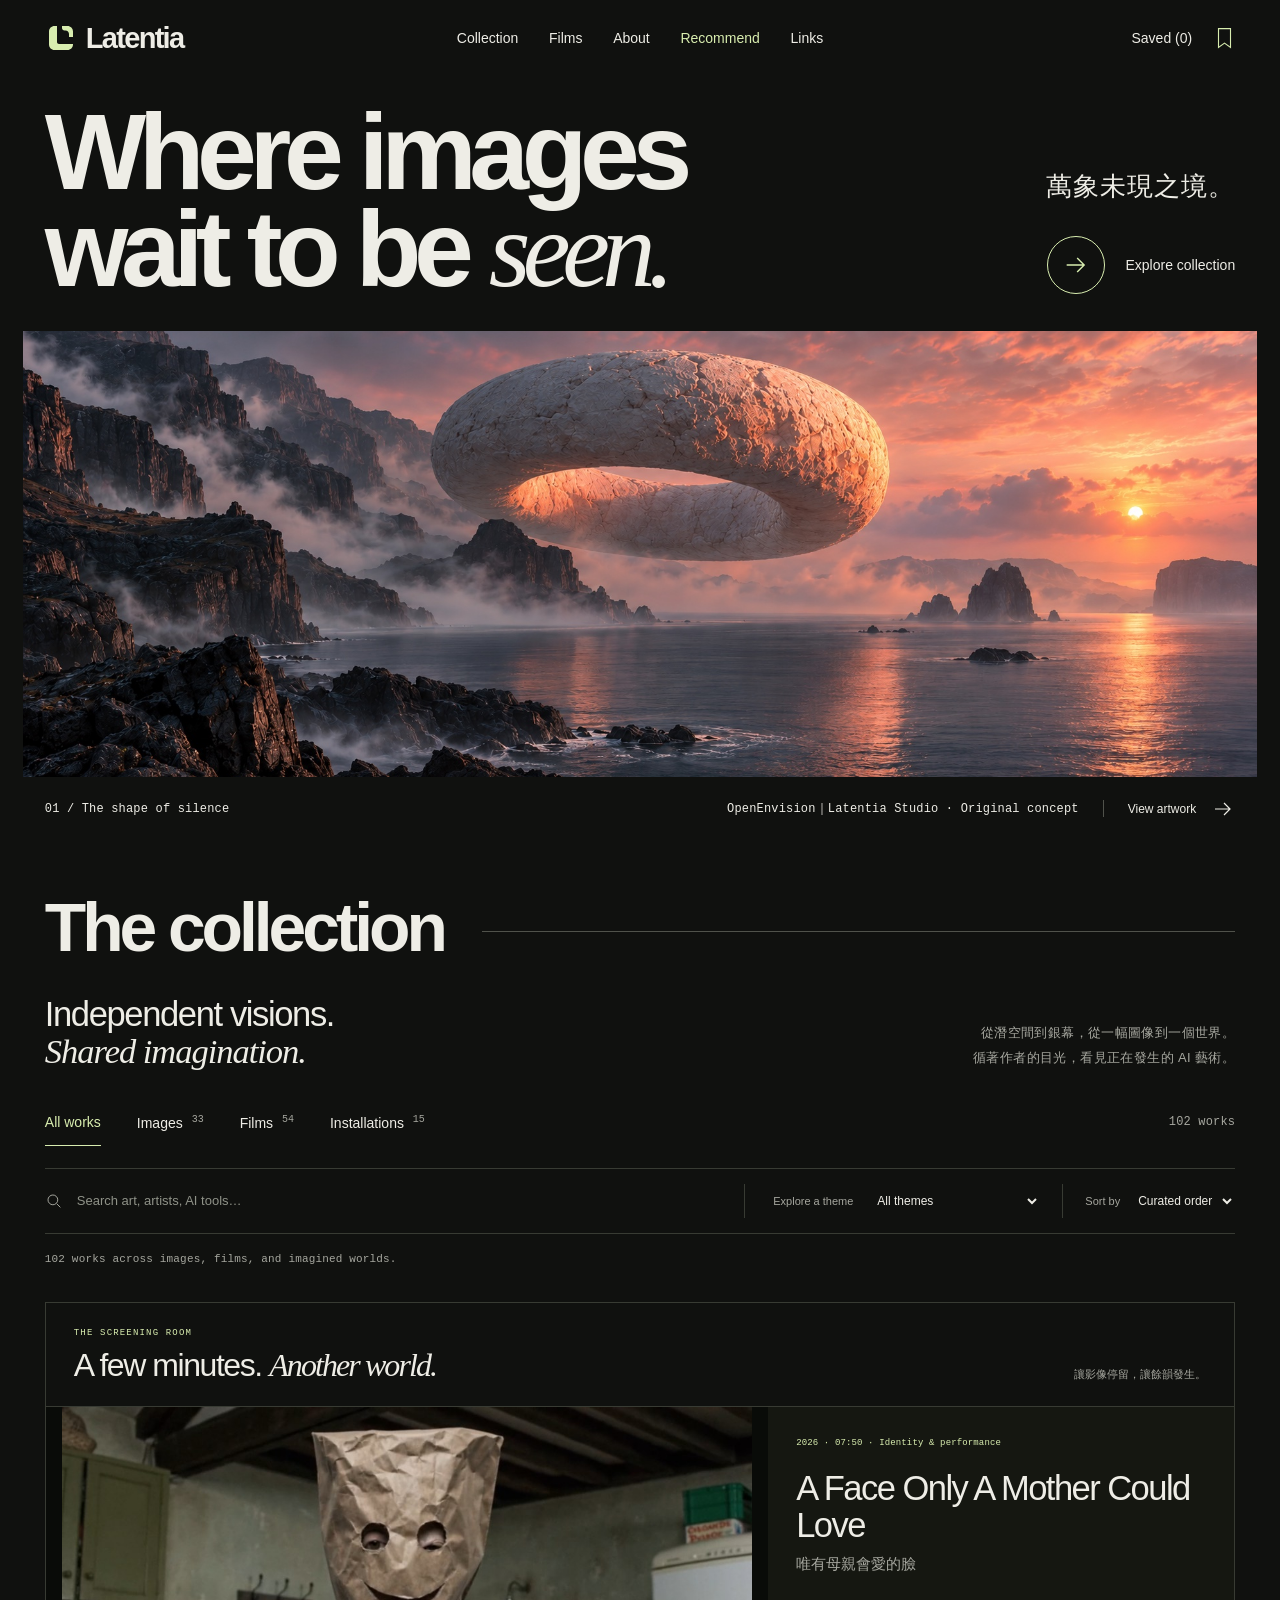
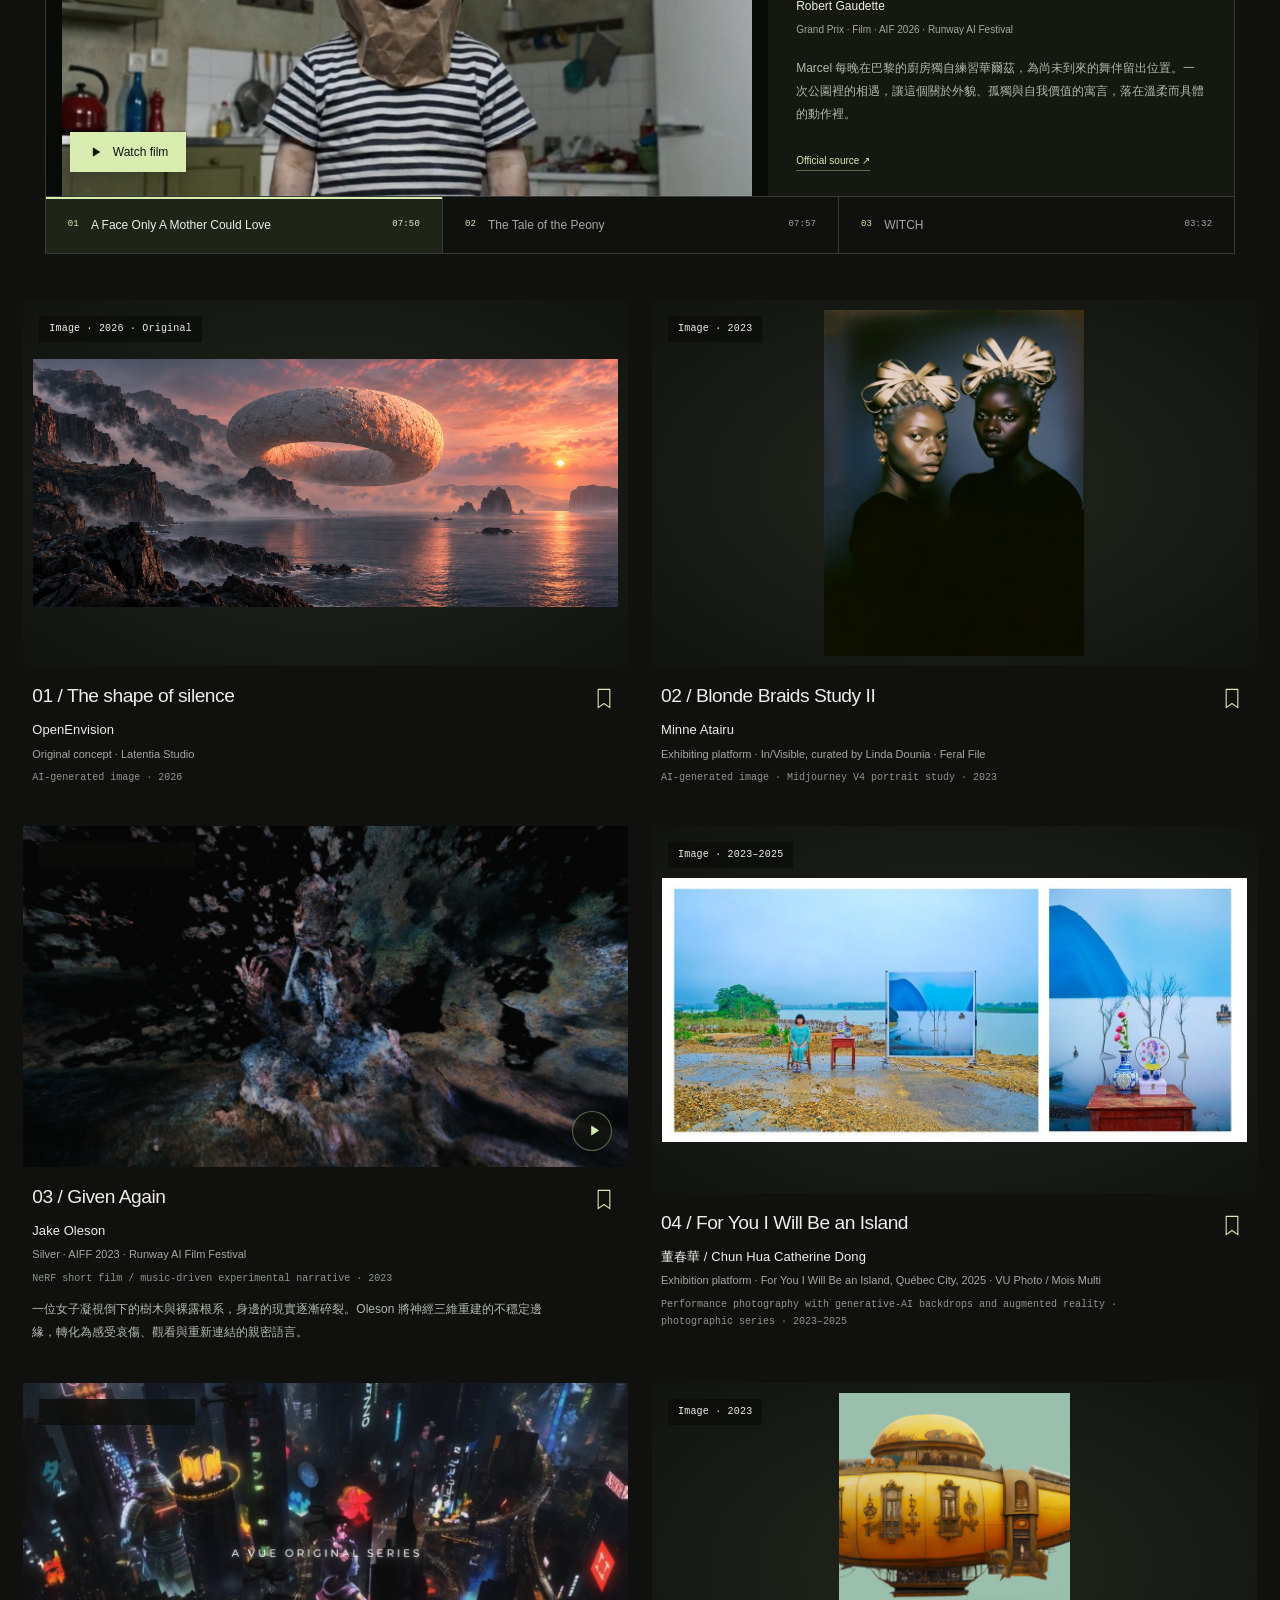
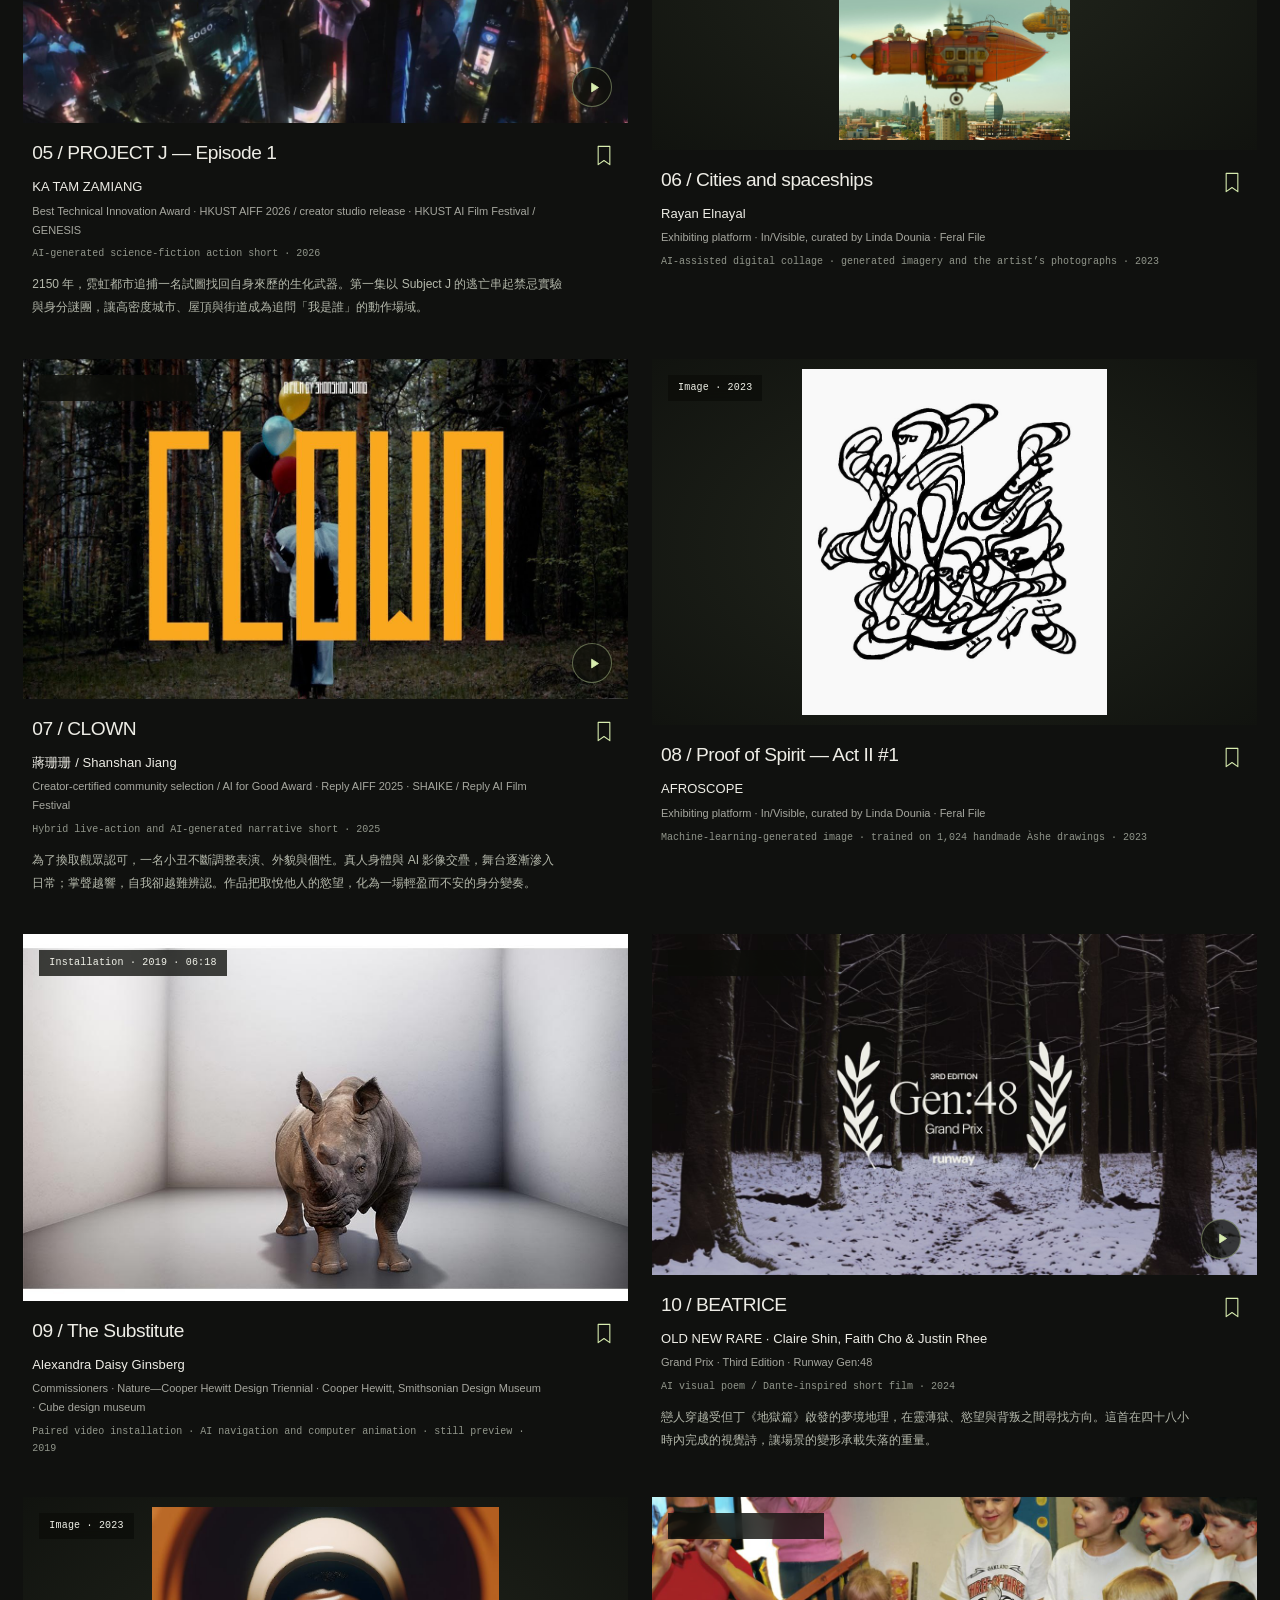
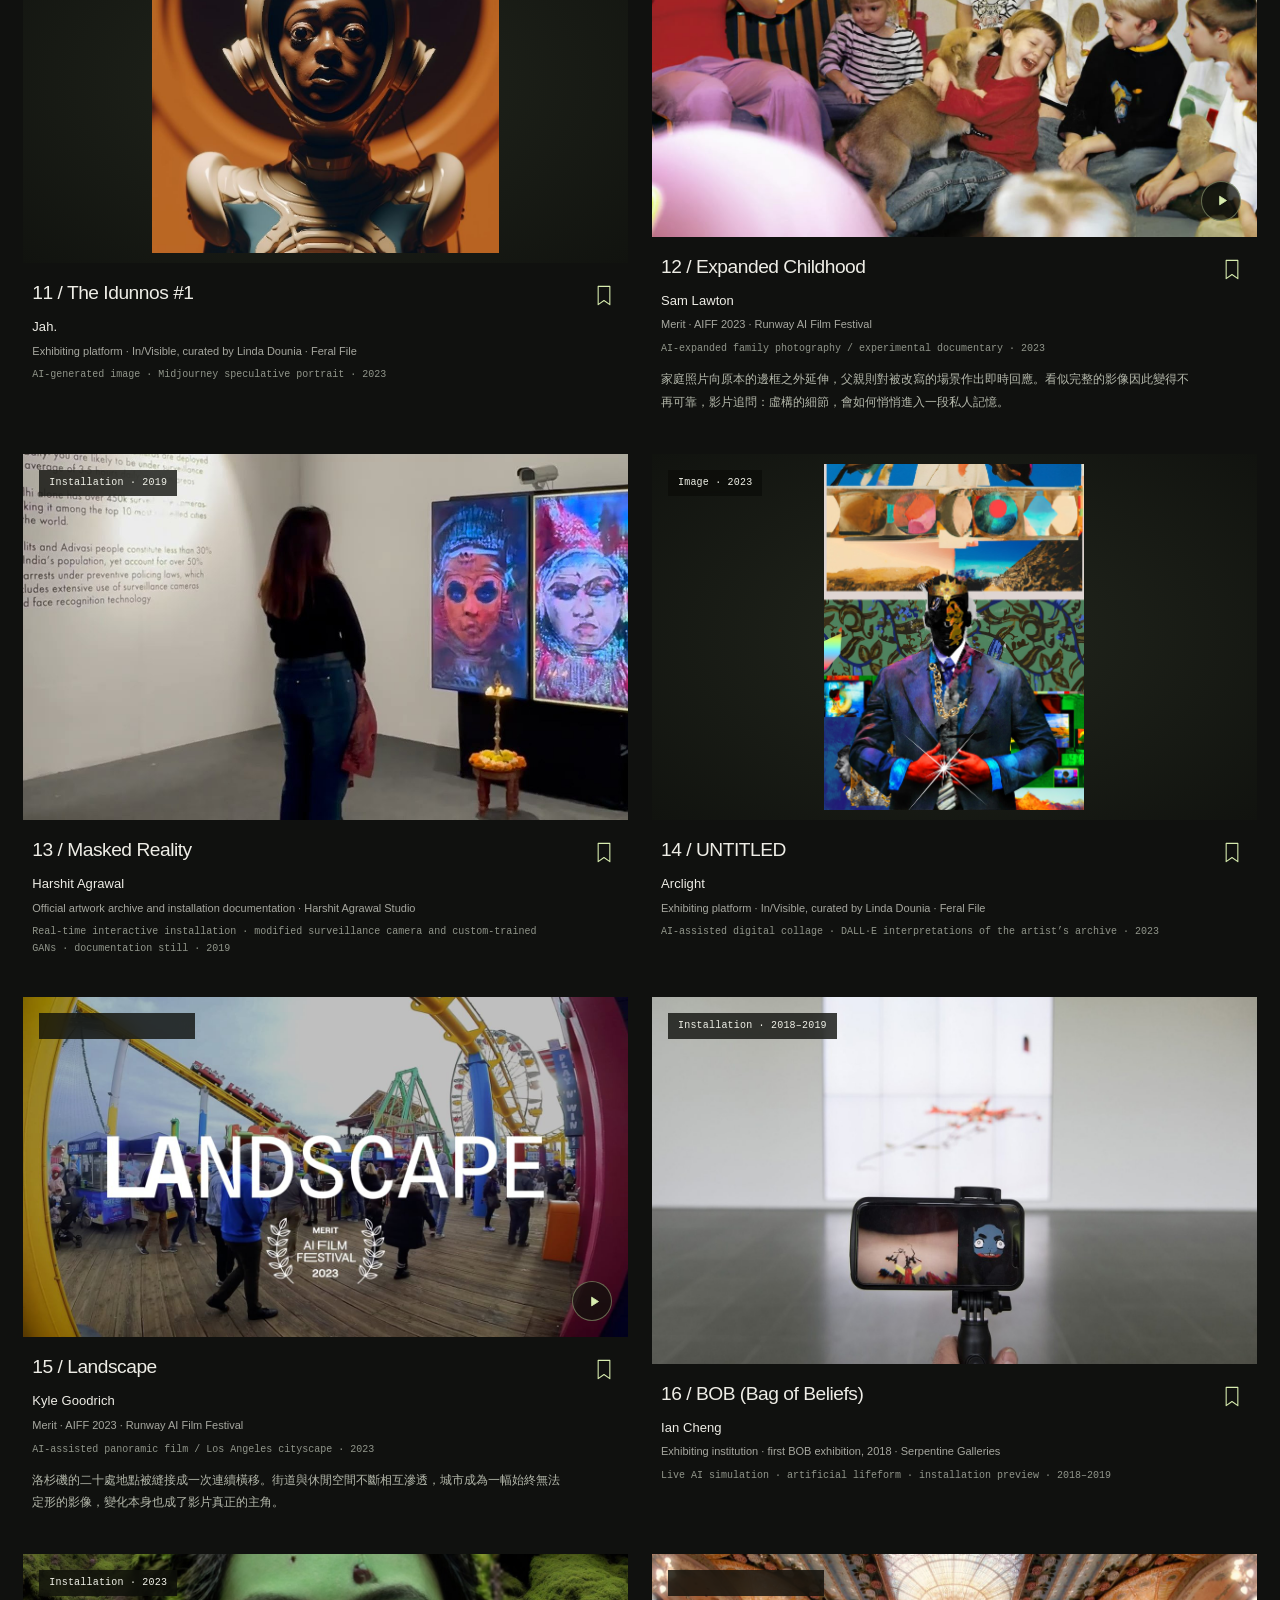
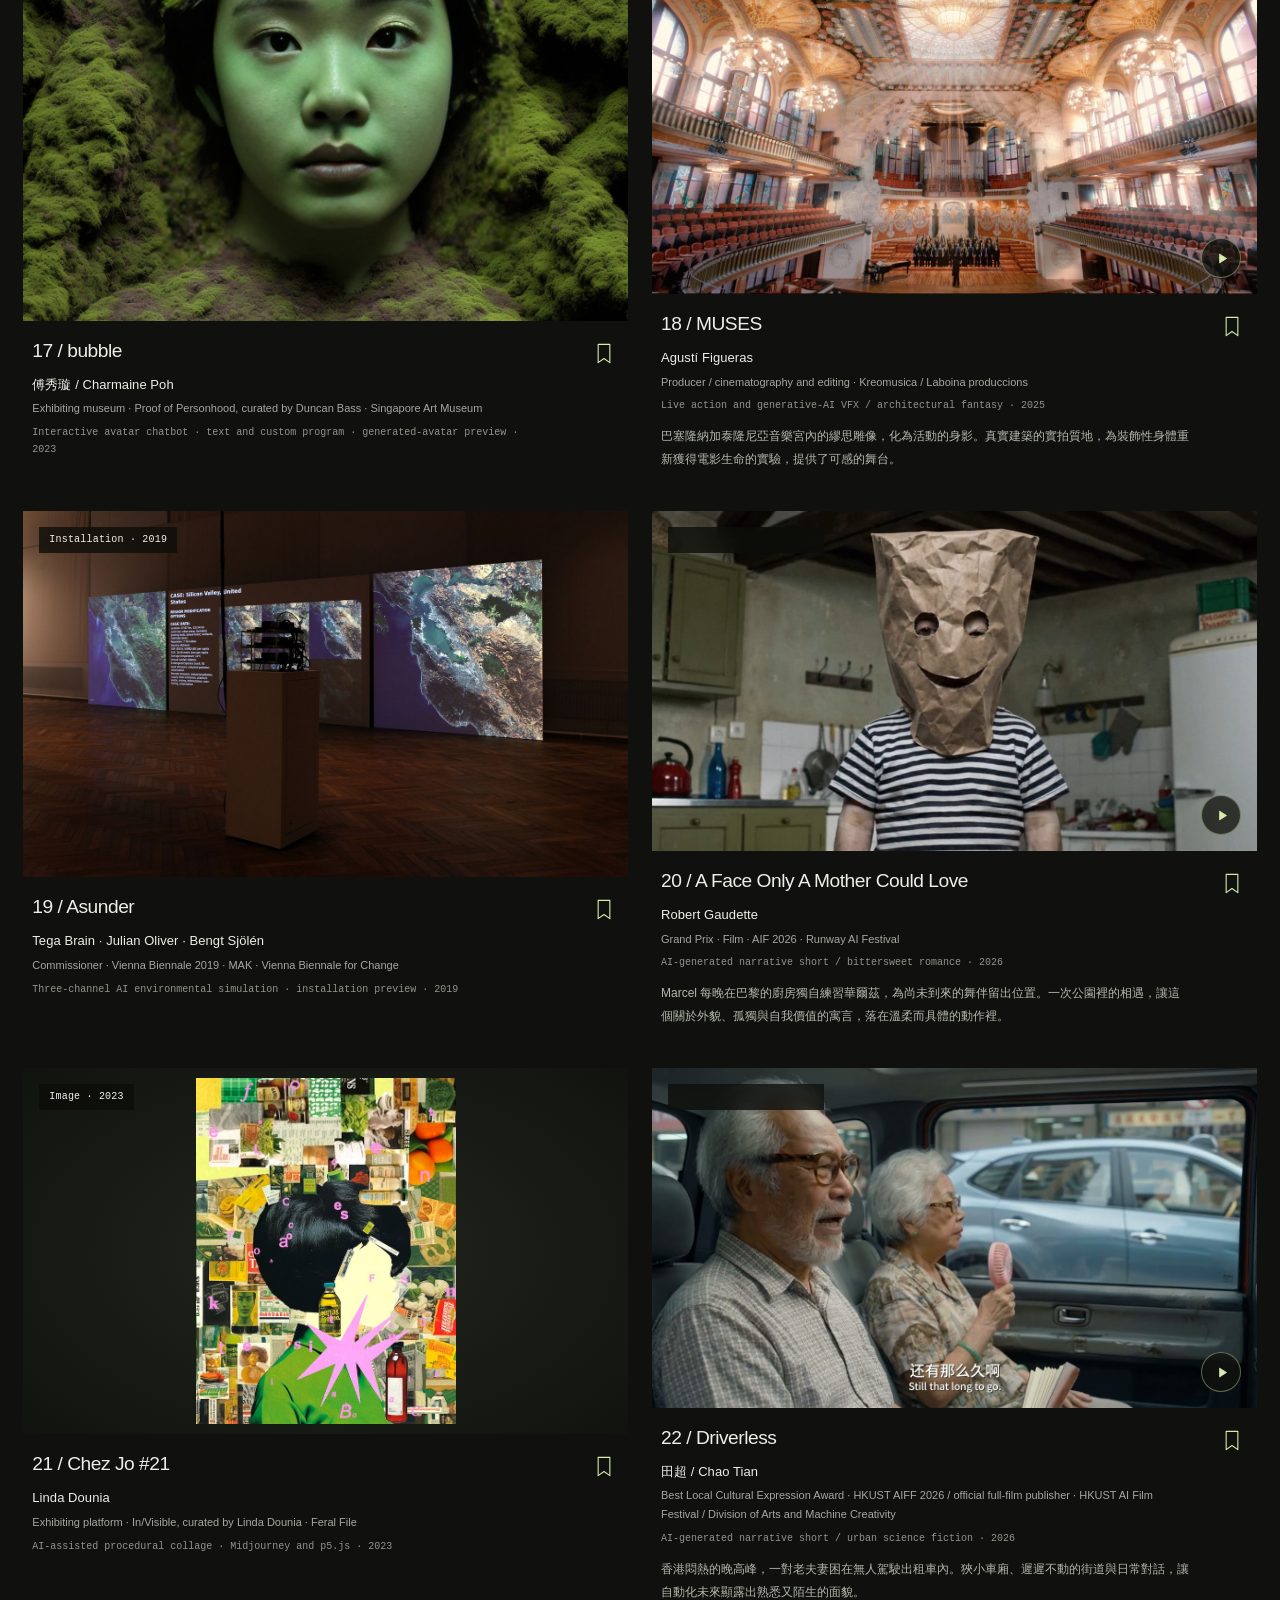
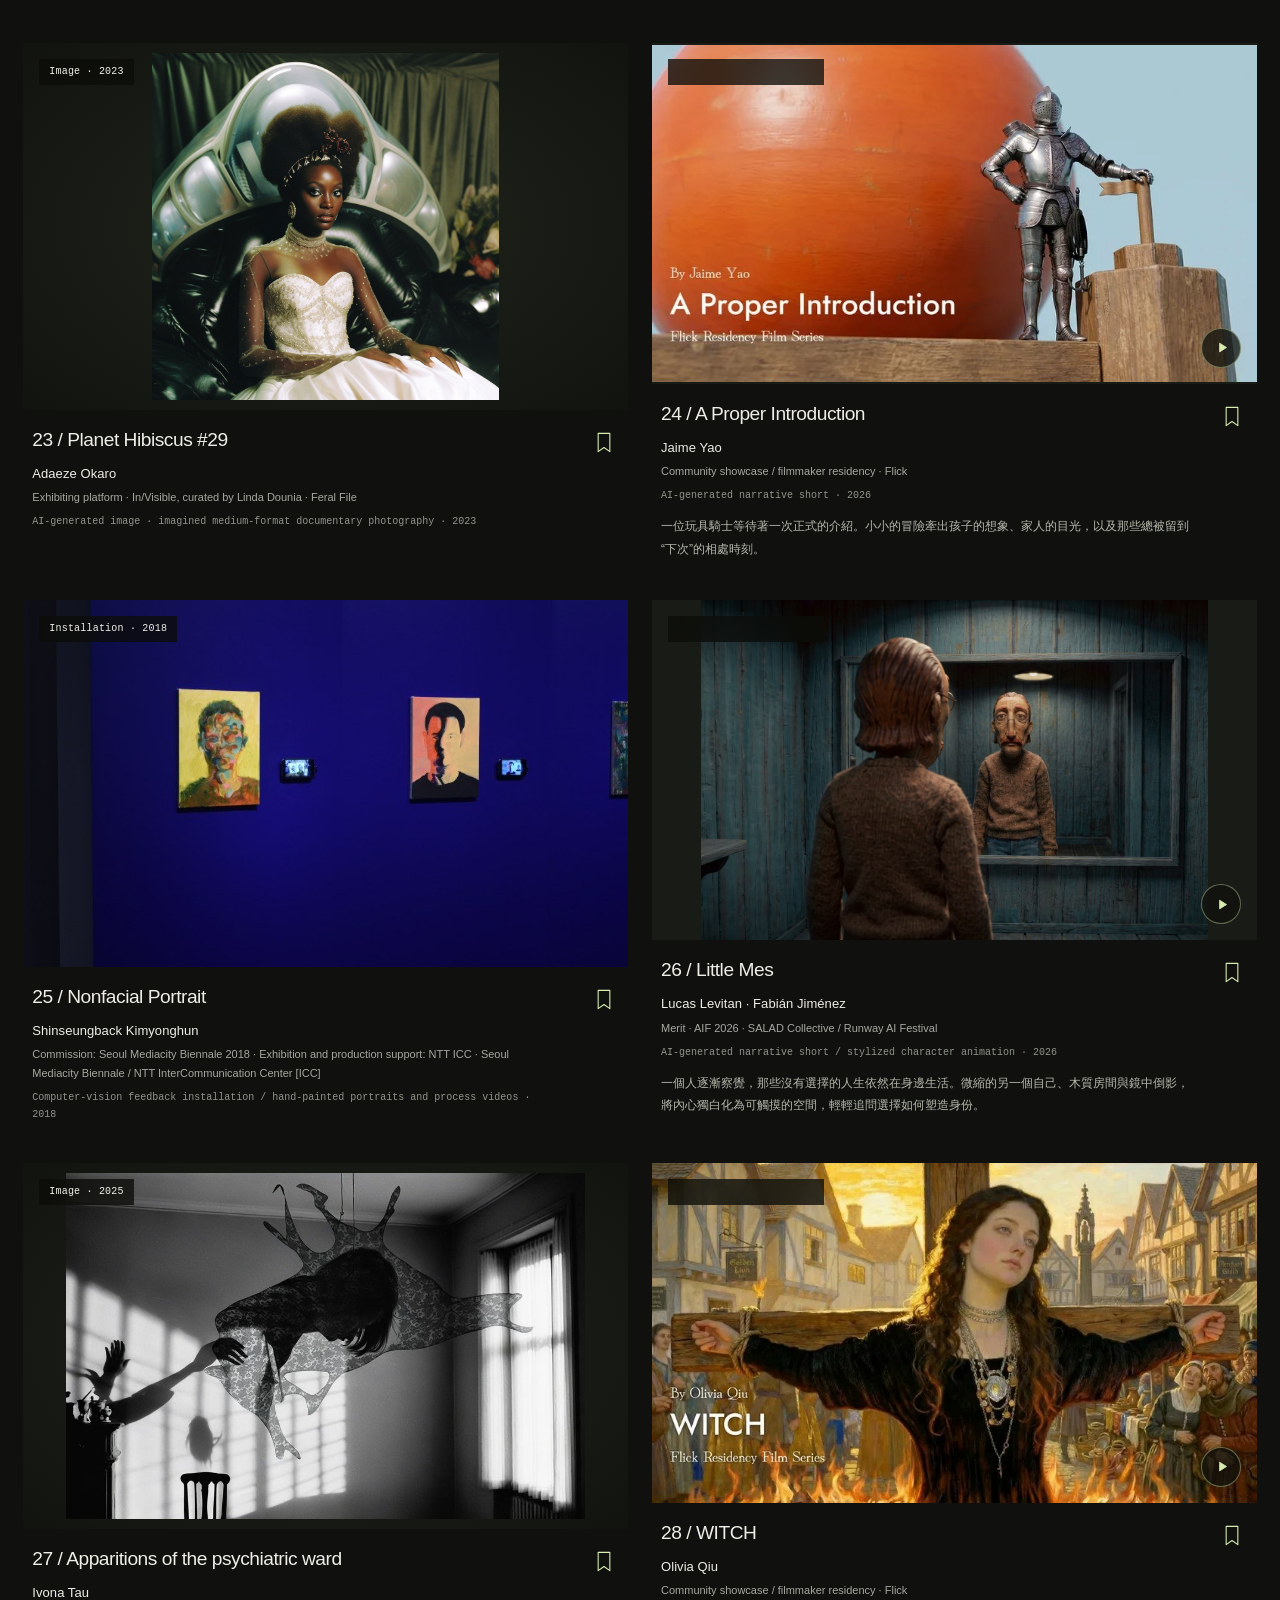
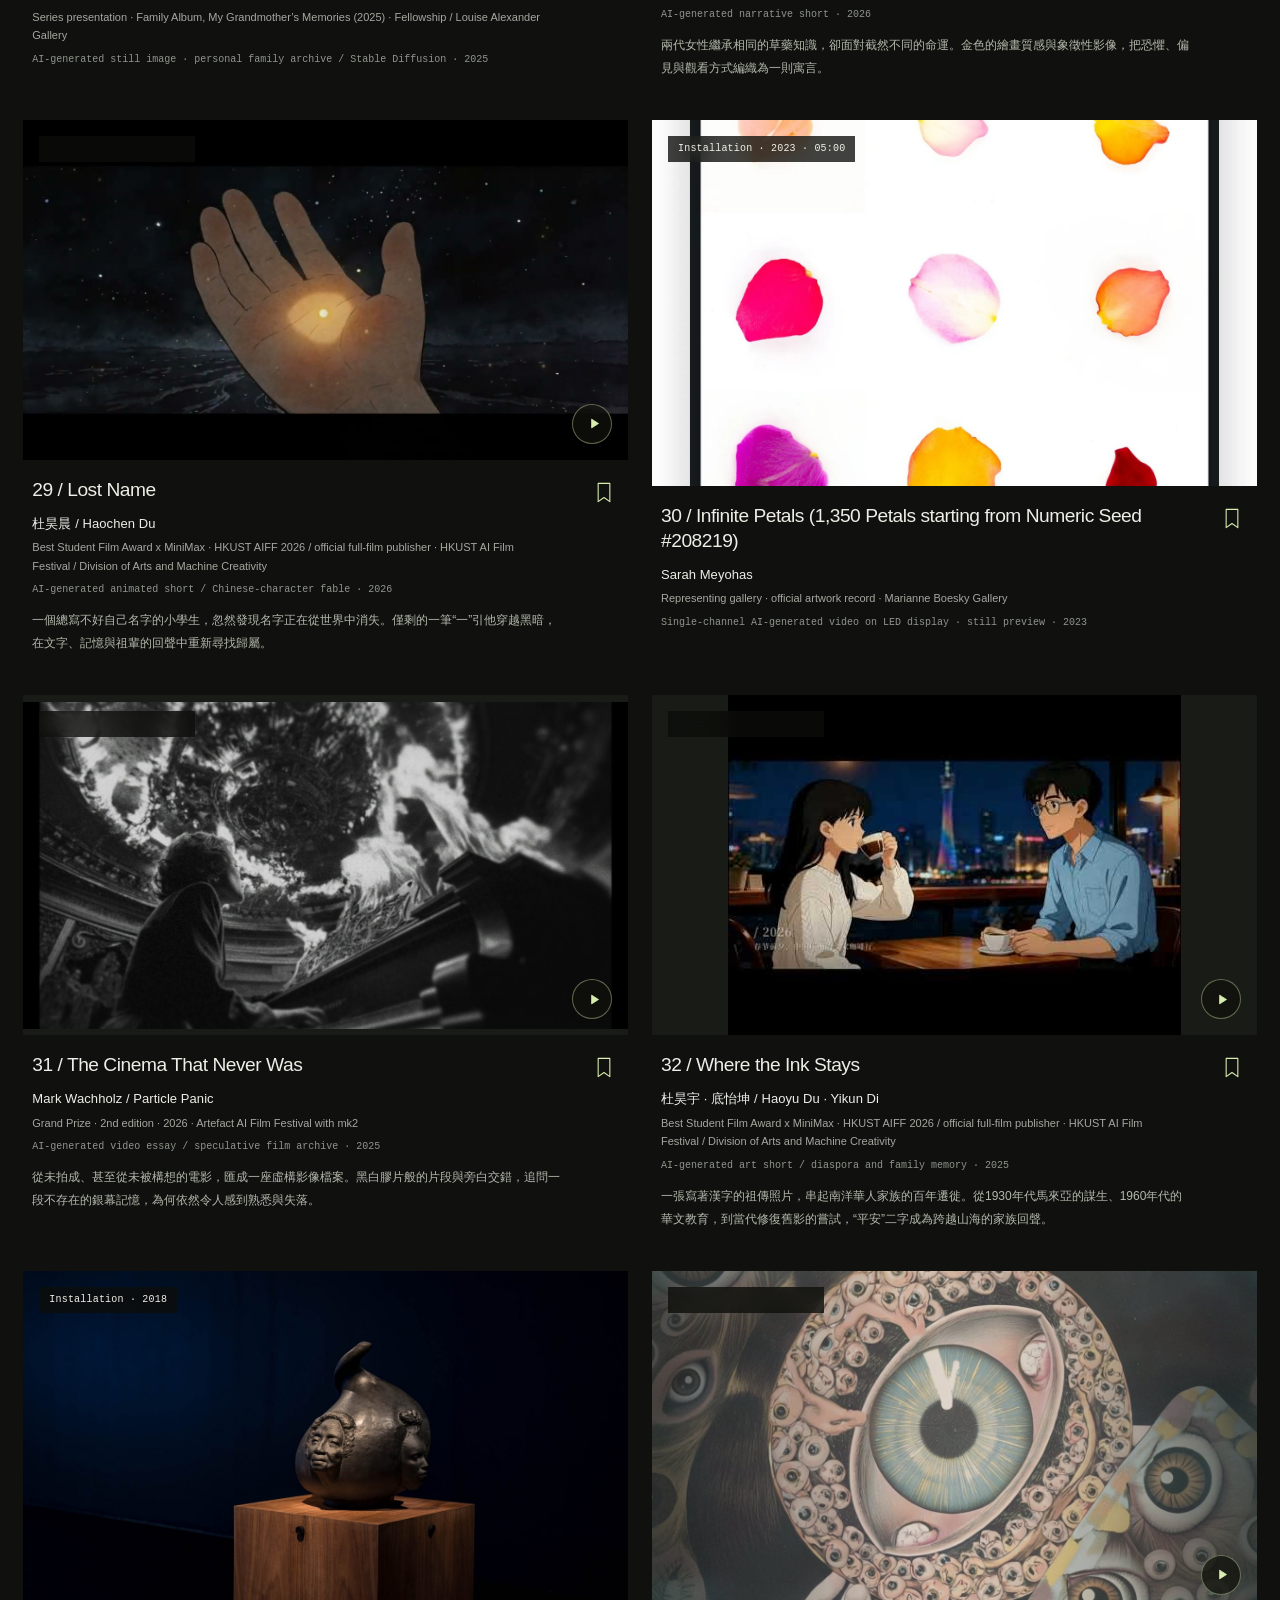
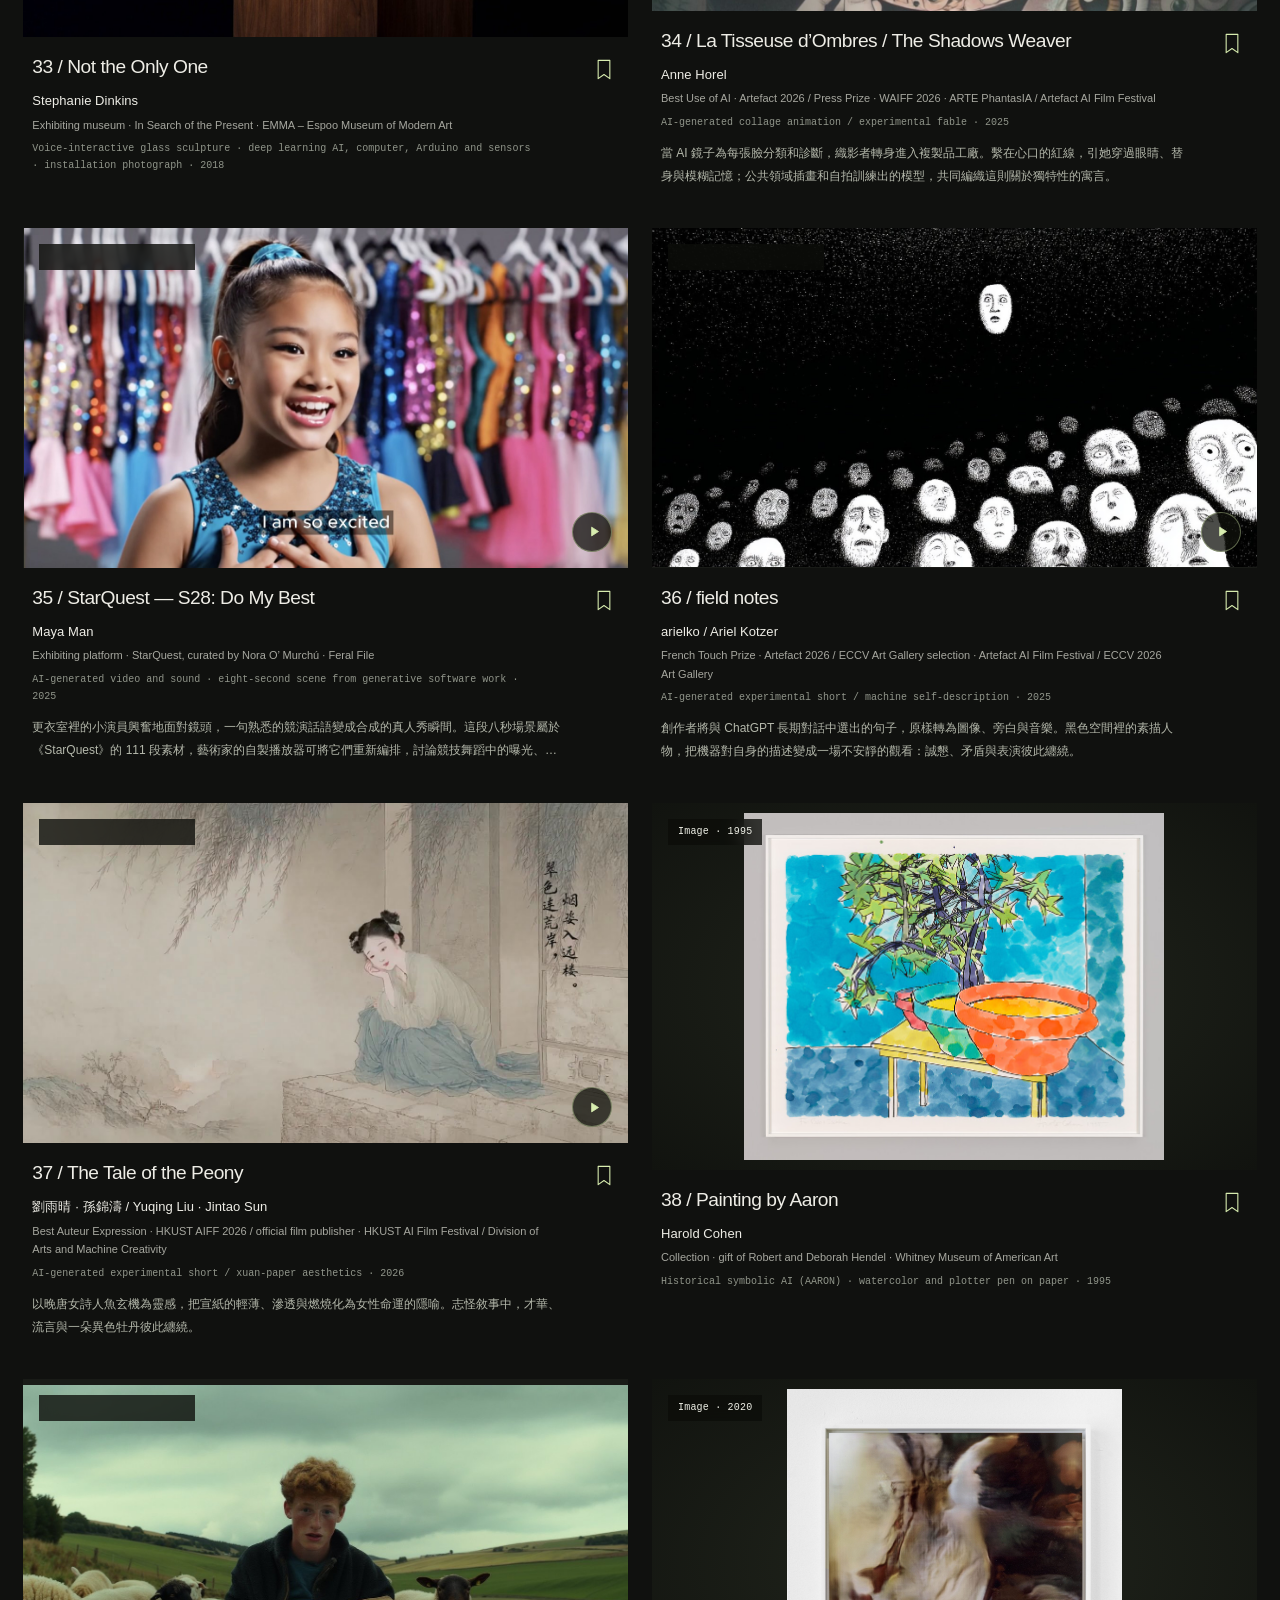
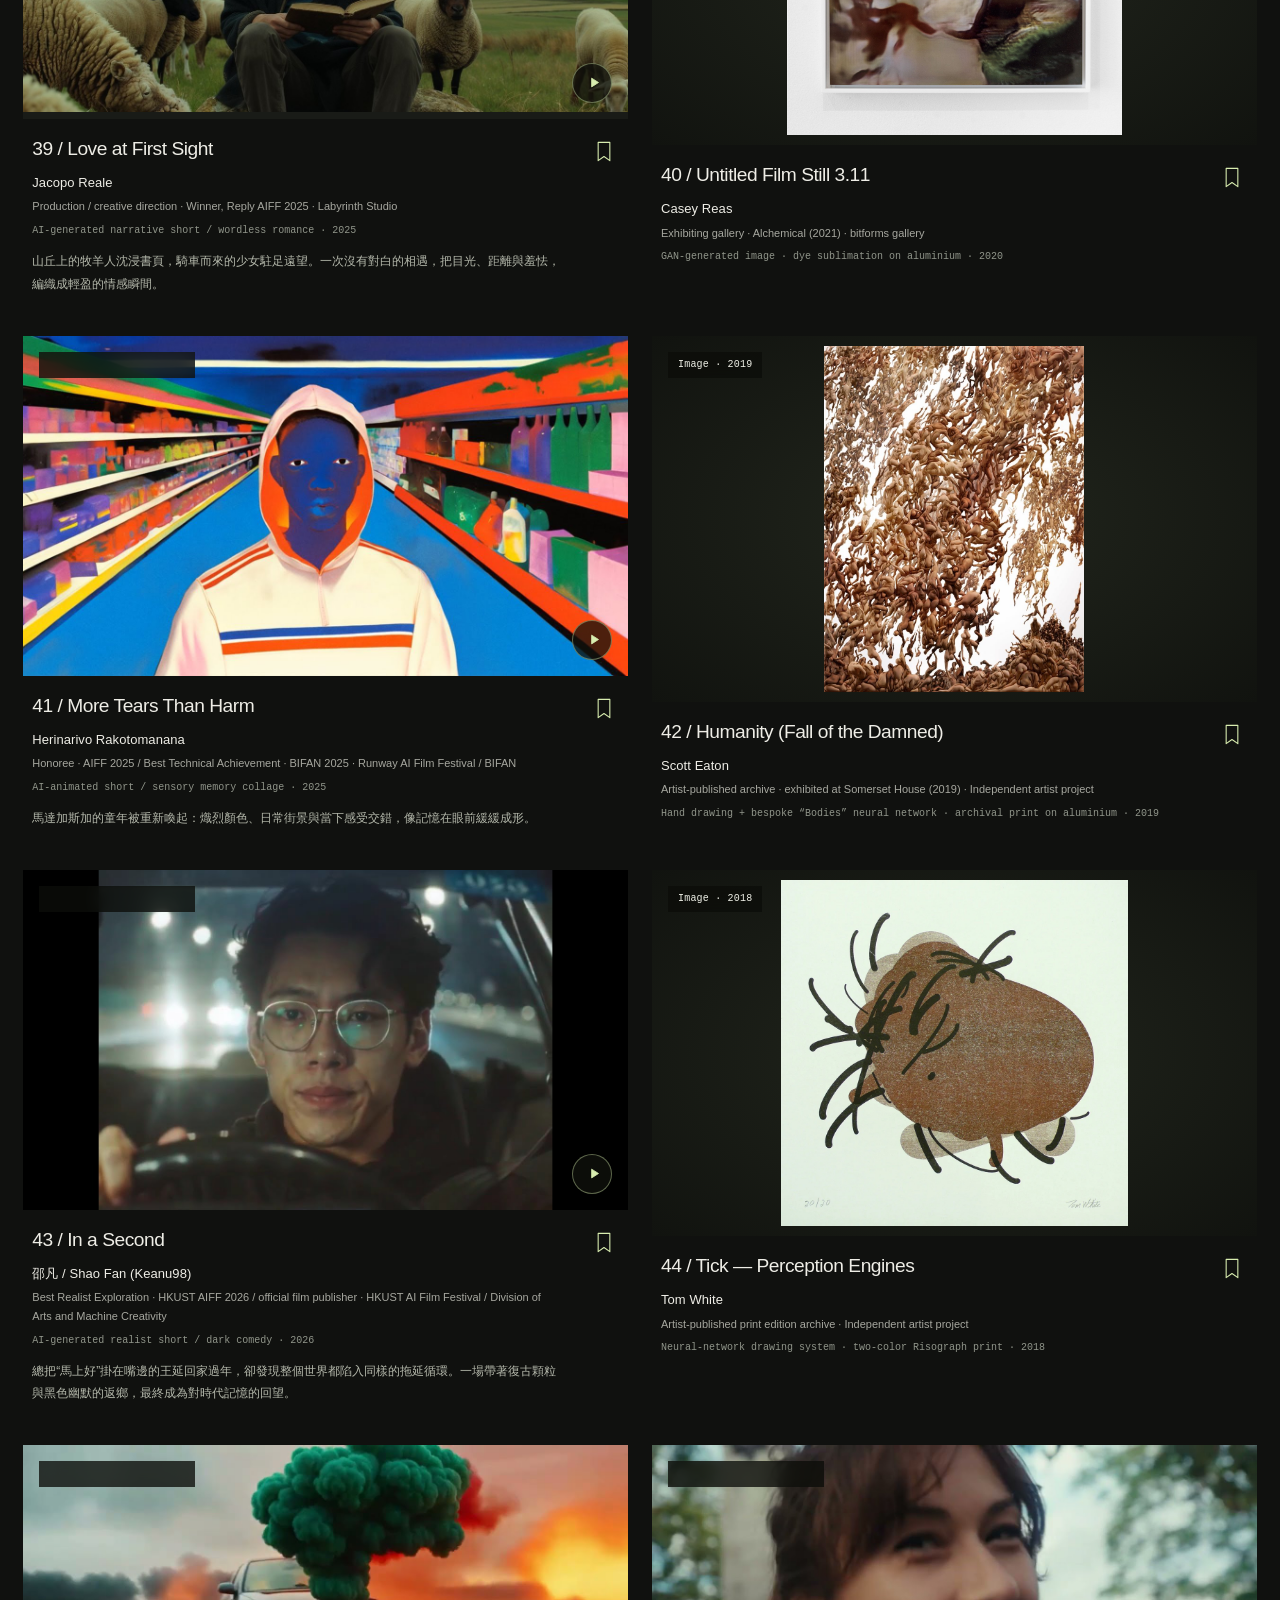
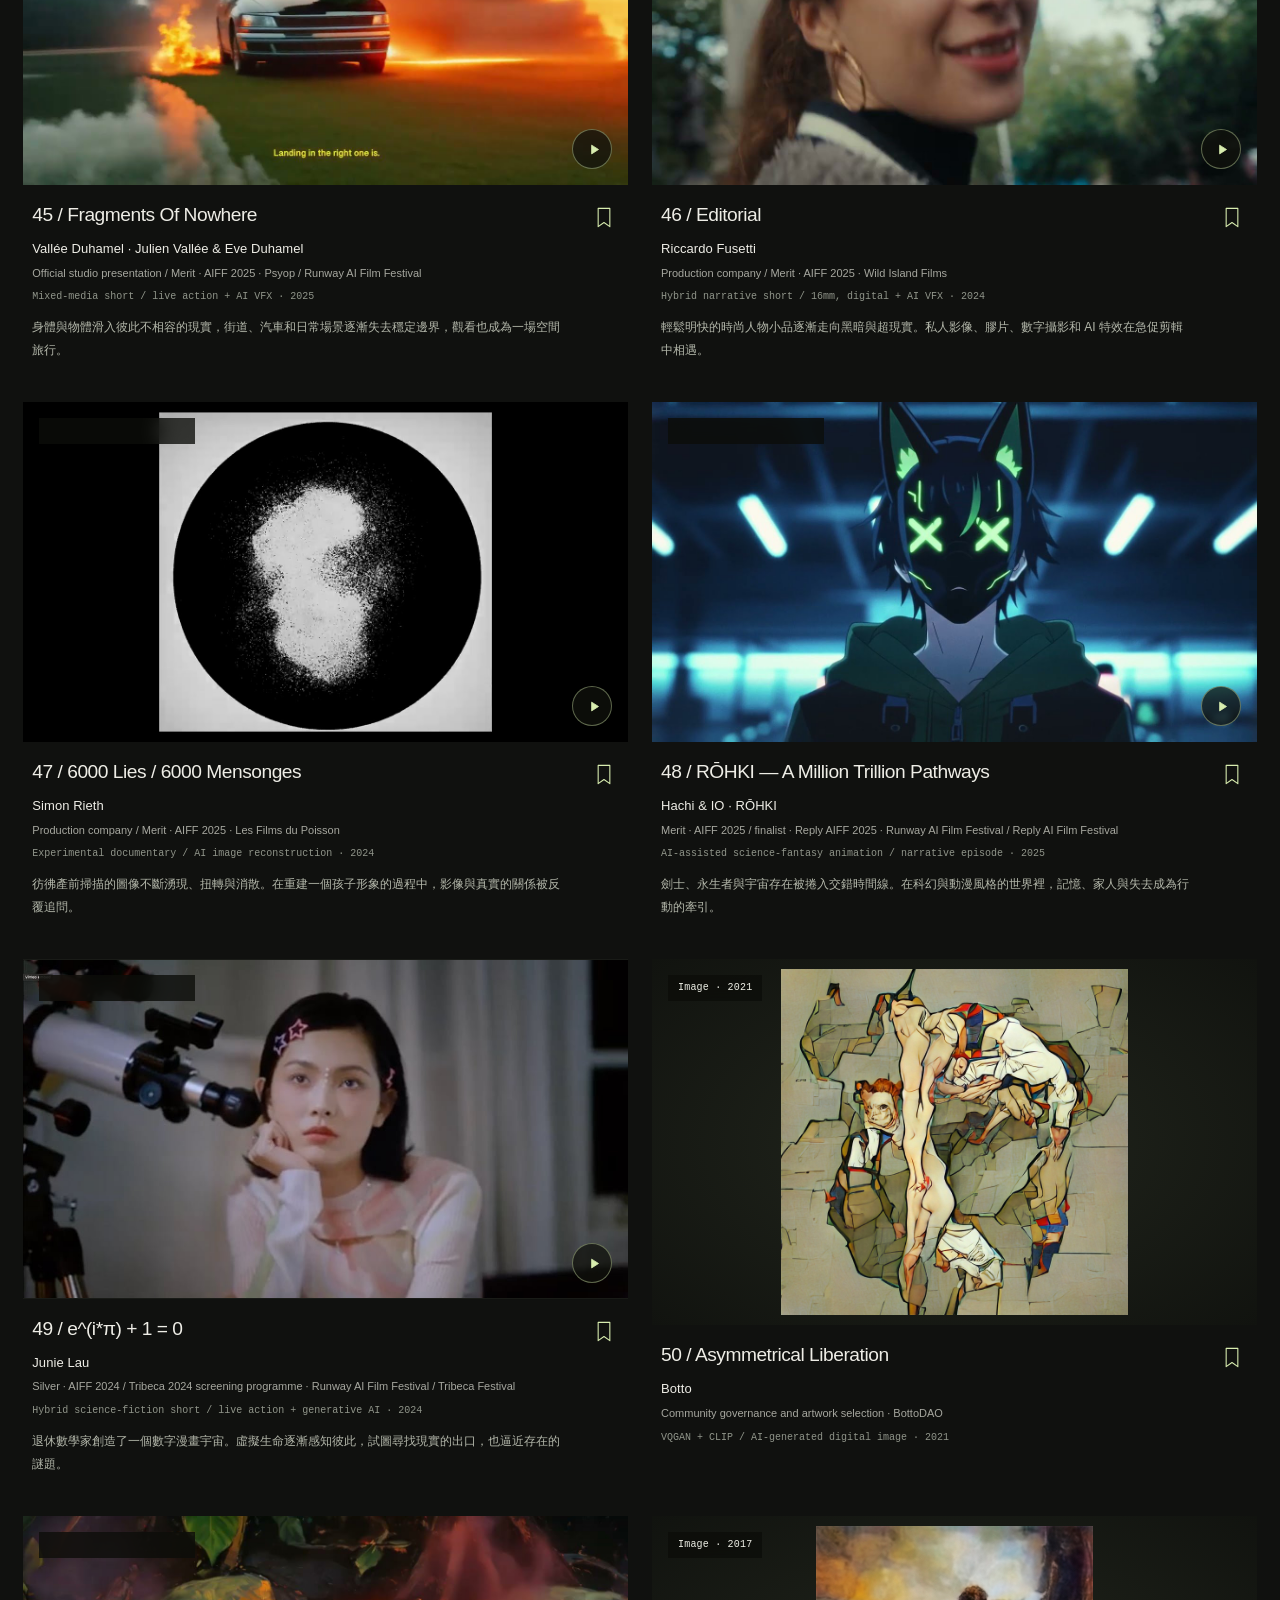
==== commit 2aabcd3d: "update" ====
--- a/index.html
+++ b/index.html
@@ -5,9 +5,9 @@
   <meta name="viewport" content="width=device-width, initial-scale=1">
   <meta name="theme-color" content="#10110f">
   <title>Latentia — Where images wait to be seen.</title>
-  <meta name="description" content="万象未现之境。 Discover AI art, films and installations, with credited artists, institutions and original sources.">
+  <meta name="description" content="萬象未現之境。 Discover AI art, films and installations, with credited artists, institutions and original sources.">
   <meta property="og:title" content="Latentia — Where images wait to be seen.">
-  <meta property="og:description" content="万象未现之境。 Explore a collection of original AI visions.">
+  <meta property="og:description" content="萬象未現之境。 Explore a collection of original AI visions.">
   <meta property="og:type" content="website">
   <link rel="icon" href="assets/brand/latentia-favicon.svg" type="image/svg+xml">
   <link rel="icon" href="assets/brand/favicon-32.png" sizes="32x32" type="image/png">
@@ -26,8 +26,8 @@
       <a class="collection-nav" href="#collection">Collection</a>
       <button id="films-open" type="button">Films</button>
       <button id="about-open" type="button">About</button>
-      <a class="recommend-nav" href="recommend.html" aria-label="Recommend · 推荐作品">Recommend</a>
-      <a href="links.html" aria-label="Links · 相关链接">Links</a>
+      <a class="recommend-nav" href="recommend.html" aria-label="Recommend · 推薦作品">Recommend</a>
+      <a href="links.html" aria-label="Links · 相關鏈接">Links</a>
     </nav>
     <button class="saved-toggle" id="saved-toggle" type="button" aria-pressed="false" aria-controls="gallery-grid">
       <span>Saved (<span id="saved-count">0</span>)</span>
@@ -40,7 +40,7 @@
         <h1 id="hero-heading"><span class="headline-line">Where images</span>
           <span class="headline-line">wait to be <em>seen.</em></span></h1>
         <div class="hero-side">
-          <p class="chinese-slogan" lang="zh-Hans">万象未现之境。</p>
+          <p class="chinese-slogan" lang="zh-Hant">萬象未現之境。</p>
           <a class="explore-link" href="#collection"><span class="circle-arrow"><svg viewBox="0 0 24 24" fill="none" aria-hidden="true"><path d="M4 12h15m-6-6 6 6-6 6" stroke="currentColor" stroke-width="1.2"/></svg></span><span>Explore collection</span></a>
         </div>
       </div>
@@ -54,47 +54,47 @@
     </section>
     <section class="collection" id="collection" aria-labelledby="collection-heading">
       <div class="section-heading"><h2 id="collection-heading">The collection</h2><span aria-hidden="true"></span></div>
-      <div class="collection-intro"><p>Independent visions.<br><em>Shared imagination.</em></p><p lang="zh-Hans">从潜空间到银幕，从一幅图像到一个世界。<br>循着作者的目光，看见正在发生的 AI 艺术。</p></div>
+      <div class="collection-intro"><p>Independent visions.<br><em>Shared imagination.</em></p><p lang="zh-Hant">從潛空間到銀幕，從一幅圖像到一個世界。<br>循著作者的目光，看見正在發生的 AI 藝術。</p></div>
       <div class="collection-toolbar">
         <div class="filters" role="group" aria-label="Filter by media type">
           <button type="button" data-type="all" aria-pressed="true">All works</button>
-          <button type="button" data-type="image" aria-pressed="false">Images <span class="type-count">28</span></button>
-          <button type="button" data-type="film" aria-pressed="false">Films <span class="type-count">36</span></button>
-          <button type="button" data-type="installation" aria-pressed="false">Installations <span class="type-count">06</span></button>
+          <button type="button" data-type="image" aria-pressed="false">Images <span class="type-count">33</span></button>
+          <button type="button" data-type="film" aria-pressed="false">Films <span class="type-count">54</span></button>
+          <button type="button" data-type="installation" aria-pressed="false">Installations <span class="type-count">15</span></button>
         </div>
-        <span class="mono" id="work-count" aria-live="polite" aria-atomic="true">70 works</span>
+        <span class="mono" id="work-count" aria-live="polite" aria-atomic="true">102 works</span>
       </div>
       <div class="discovery-tools"><div class="search-field"><label class="sr-only" for="collection-search">Search titles, artists, institutions, or AI tools</label><svg viewBox="0 0 24 24" fill="none" aria-hidden="true"><circle cx="10.5" cy="10.5" r="6.5" stroke="currentColor" stroke-width="1.3"/><path d="m15.5 15.5 5 5" stroke="currentColor" stroke-width="1.3"/></svg><input id="collection-search" type="search" placeholder="Search art, artists, AI tools…" autocomplete="off" spellcheck="false"><button id="search-clear" type="button" aria-label="Clear search" hidden><svg viewBox="0 0 24 24" fill="none" aria-hidden="true"><path d="m6 6 12 12M18 6 6 18" stroke="currentColor" stroke-width="1.3"/></svg></button></div><div class="theme-field"><label for="theme-filter">Explore a theme</label><select id="theme-filter"><option value="all">All themes</option></select></div><div class="sort-field filter-field"><label for="browse-sort">Sort by</label><select id="browse-sort"><option value="curated">Curated order</option><option value="newest">Newest first</option><option value="duration" hidden disabled>Shortest first</option></select></div></div>
       <div class="film-filters" id="film-filters" role="group" aria-label="Refine the film collection" hidden><div class="filter-field"><label for="film-format">Film form</label><select id="film-format"><option value="all">All film forms</option><option value="short">Short films</option><option value="music">Music &amp; dance</option><option value="process">Process studies</option></select></div><div class="filter-field"><label for="film-length">Running time</label><select id="film-length"><option value="all">Any length</option><option value="under-five">Up to 5 min</option><option value="five-ten">5–10 min</option><option value="over-ten">Over 10 min</option></select></div></div>
-      <div class="collection-status"><p class="mono" id="collection-summary">70 works across images, films, and imagined worlds.</p><button id="filter-reset" type="button" hidden>Reset filters</button></div>
+      <div class="collection-status"><p class="mono" id="collection-summary">102 works across images, films, and imagined worlds.</p><button id="filter-reset" type="button" hidden>Reset filters</button></div>
       <section class="screening-room" id="screening-room" aria-labelledby="screening-heading" hidden>
-        <div class="screening-header"><div><p class="mono">THE SCREENING ROOM</p><h3 id="screening-heading">A few minutes. <em>Another world.</em></h3></div><p lang="zh-Hans">让影像停留，让余韵发生。</p></div>
+        <div class="screening-header"><div><p class="mono">THE SCREENING ROOM</p><h3 id="screening-heading">A few minutes. <em>Another world.</em></h3></div><p lang="zh-Hant">讓影像停留，讓餘韻發生。</p></div>
         <div class="screening-feature" id="screening-feature"></div>
         <div class="screening-options" id="screening-options" role="group" aria-label="Featured films"></div>
       </section>
       <div class="gallery-grid" id="gallery-grid"></div>
       <div class="empty-state" id="empty-state" hidden><h3 id="empty-title">Nothing in this corner. <em>Yet.</em></h3><p id="empty-description">Try another artist, title, or institution.</p><button id="empty-reset" type="button">Explore all works <svg viewBox="0 0 24 24" fill="none" aria-hidden="true"><path d="M6 18 18 6M6 6h12v12" stroke="currentColor" stroke-width="1.3"/></svg></button></div>
-      <noscript><p>Enable JavaScript to filter the collection and open artwork details.</p><img src="assets/bloom.jpg" width="600" height="445" alt="An ivory magnolia floating in a concrete room by the sea."><img src="assets/matter.jpg" width="600" height="445" alt="A liquid silver sculpture in a terracotta studio."><img src="assets/cathedral.jpg" width="600" height="445" alt="Rose stone arches rising from the sea."></noscript>
+      <noscript><p>Enable JavaScript to filter the collection and open artwork details.</p><img src="assets/silence.jpg" width="600" height="255" alt="A monumental peach stone ring floating above the sea at sunset."></noscript>
     </section>
   </main>
   <footer class="site-footer shell">
-    <div class="footer-statement"><p>An archive of the <em>not-yet-seen.</em></p><span lang="zh-Hans">万象未现之境。</span></div>
+    <div class="footer-statement"><p>An archive of the <em>not-yet-seen.</em></p><span lang="zh-Hant">萬象未現之境。</span></div>
     <div class="footer-bottom"><a class="wordmark" href="#top"><img class="logo-mark" src="assets/brand/latentia-mark.svg" width="32" height="32" alt="" aria-hidden="true"><span>Latentia</span></a><p class="mono">The AIGC platform of OpenEnvision.</p></div>
-    <p class="footer-credit">Works remain © their respective creators. Official previews and films are credited and linked to their original sources. <span lang="zh-Hans">影像有出处，创作有姓名。</span></p>
+    <p class="footer-credit">Works remain © their respective creators. Official previews and films are credited and linked to their original sources. <span lang="zh-Hant">影像有出處，創作有姓名。</span></p>
     <p class="footer-credit footer-copyright">© 2026 OpenEnvision. All rights reserved.</p>
   </footer>
   <dialog class="artwork-dialog" id="artwork-dialog" aria-labelledby="detail-title" aria-describedby="detail-description">
     <div class="dialog-top"><span class="wordmark"><img class="logo-mark" src="assets/brand/latentia-mark.svg" width="32" height="32" alt="" aria-hidden="true"><span>Latentia</span></span><button class="dialog-close" type="button" data-close aria-label="Close artwork"><svg viewBox="0 0 24 24" fill="none" aria-hidden="true"><path d="m6 6 12 12M18 6 6 18" stroke="currentColor" stroke-width="1.3"/></svg></button></div>
     <div class="film-toolbar" id="film-toolbar" hidden><p class="mono" id="film-context"></p><button id="player-reload" type="button" hidden>Reload player ↻</button></div>
     <div class="detail-stage" id="detail-media"></div>
-    <div class="detail-information"><div><p class="detail-category mono" id="detail-category"></p><h2 id="detail-title"></h2><p class="detail-zh" lang="zh-Hans" id="detail-zh"></p><p class="detail-credit" id="detail-credit"></p></div><div class="detail-story"><p id="detail-description"></p><dl class="detail-facts"><div><dt>Artist / Creator</dt><dd><a id="detail-author"></a></dd></div><div><dt id="detail-institution-role">Institution</dt><dd><a id="detail-institution"></a></dd></div><div><dt>Year</dt><dd id="detail-year"></dd></div><div><dt>Medium</dt><dd id="detail-medium"></dd></div></dl><p class="detail-production" id="detail-production" hidden></p><p class="detail-production" id="detail-technology" hidden></p><p class="detail-year-note" id="detail-year-note" hidden></p><a class="detail-source" id="detail-source" target="_blank" rel="noopener noreferrer">View original source</a><p class="detail-original-note" id="detail-original-note" hidden>OpenEnvision｜Latentia Studio · Original concept. Generated for this exhibition, separate from the credited external artists.</p></div></div>
+    <div class="detail-information"><div><p class="detail-category mono" id="detail-category"></p><h2 id="detail-title"></h2><p class="detail-zh" lang="zh-Hant" id="detail-zh"></p><p class="detail-credit" id="detail-credit"></p></div><div class="detail-story"><p id="detail-description"></p><dl class="detail-facts"><div><dt>Artist / Creator</dt><dd><a id="detail-author"></a></dd></div><div><dt id="detail-institution-role">Institution</dt><dd><a id="detail-institution"></a></dd></div><div><dt>Year</dt><dd id="detail-year"></dd></div><div><dt>Medium</dt><dd id="detail-medium"></dd></div></dl><p class="detail-production" id="detail-production" hidden></p><p class="detail-production" id="detail-technology" hidden></p><p class="detail-year-note" id="detail-year-note" hidden></p><a class="detail-source" id="detail-source" target="_blank" rel="noopener noreferrer">View original source</a><p class="detail-original-note" id="detail-original-note" hidden>OpenEnvision｜Latentia Studio · Original concept. Generated for this exhibition, separate from the credited external artists.</p></div></div>
     <div class="detail-controls"><div class="detail-paging"><button id="detail-prev" type="button" aria-label="Previous artwork"><svg viewBox="0 0 24 24" fill="none" aria-hidden="true"><path d="M20 12H5m6 6-6-6 6-6" stroke="currentColor" stroke-width="1.3"/></svg></button><span class="mono" id="detail-index"></span><button id="detail-next" type="button" aria-label="Next artwork"><svg viewBox="0 0 24 24" fill="none" aria-hidden="true"><path d="M4 12h15m-6-6 6 6-6 6" stroke="currentColor" stroke-width="1.3"/></svg></button></div><button id="detail-save" type="button" aria-pressed="false"><span data-save-label>Save artwork</span><svg viewBox="0 0 24 28" fill="none" aria-hidden="true"><path d="M5 3h14v22l-7-5-7 5V3Z" stroke="currentColor" stroke-width="1.3"/></svg></button></div>
   </dialog>
   <dialog class="about-dialog" id="about-dialog" aria-labelledby="about-heading">
     <div class="dialog-top"><span class="wordmark"><img class="logo-mark" src="assets/brand/latentia-mark.svg" width="32" height="32" alt="" aria-hidden="true"><span>Latentia</span></span><button class="dialog-close" type="button" data-close aria-label="Close about"><svg viewBox="0 0 24 24" fill="none" aria-hidden="true"><path d="m6 6 12 12M18 6 6 18" stroke="currentColor" stroke-width="1.3"/></svg></button></div>
     <h2 id="about-heading">Before an image<br>becomes a world,<br><em>it waits here.</em></h2>
-    <p class="about-chinese" lang="zh-Hans">万象未现之境。</p>
-    <div class="about-copy"><p>Latentia is OpenEnvision’s platform for AI image art, short films, and human–machine collaboration. A place to discover imagined worlds and the people who bring them into view.</p><p lang="zh-Hans">Latentia 隶属于 OpenEnvision，关注 AI 图像艺术、微电影与人机共创。在这里，尚未抵达现实的影像与创造它们的人，一同进入视野。</p><section class="about-section"><h3>Authorship &amp; provenance</h3><p>OpenEnvision’s original concept studies for Latentia carry the credit <span class="about-signature">OpenEnvision｜Latentia Studio · Original concept</span>Every curated external work names its creator, identifies the associated institution’s role, and links to an artist, producer, or official exhibition source. Rights remain with the credited creators. Chinese titles are curatorial translations when an official Chinese title is unavailable.</p><p lang="zh-Hans">原创概念作品由 OpenEnvision 为 Latentia 创作并单独标注。外部作品保留创作者署名与官方来源；机构按制作、委托、展出、收藏或技术合作等实际角色标识。无官方中文标题时，中文名称为策展译名。</p></section><section class="about-section"><h3>Viewing &amp; your collection</h3><p>Image previews are stored with this local edition. Films play through official sources and require an internet connection, with a direct link to the original player alongside each film. Save works to return to the images and stories that stay with you. Your saved collection is kept locally in this browser.</p><p lang="zh-Hans">本地版可直接查看作品预览；影片由官方来源在线播放，需要联网，并始终保留原始播放入口。收藏保存在当前浏览器中，方便你再次回到那些想继续看的作品。</p></section></div>
+    <p class="about-chinese" lang="zh-Hant">萬象未現之境。</p>
+    <div class="about-copy"><p>Latentia is OpenEnvision’s platform for AI image art, short films, and human–machine collaboration. A place to discover imagined worlds and the people who bring them into view.</p><p lang="zh-Hant">Latentia 隸屬於 OpenEnvision，關注 AI 圖像藝術、微電影與人機共創。在這裡，尚未抵達現實的影像與創造它們的人，一同進入視野。</p><section class="about-section"><h3>Authorship &amp; provenance</h3><p>OpenEnvision’s original concept studies for Latentia carry the credit <span class="about-signature">OpenEnvision｜Latentia Studio · Original concept</span>Every curated external work names its creator, identifies the associated institution’s role, and links to an artist, producer, or official exhibition source. Rights remain with the credited creators. Chinese titles are curatorial translations when an official Chinese title is unavailable.</p><p lang="zh-Hant">原創概念作品由 OpenEnvision 為 Latentia 創作並單獨標注。外部作品保留創作者署名與官方來源；機構按製作、委託、展出、收藏或技術合作等實際角色標識。無官方中文標題時，中文名稱為策展譯名。</p></section><section class="about-section"><h3>Viewing &amp; your collection</h3><p>Image previews are stored with this local edition. Films play through official sources and require an internet connection, with a direct link to the original player alongside each film. Save works to return to the images and stories that stay with you. Your saved collection is kept locally in this browser.</p><p lang="zh-Hant">本地版可直接查看作品預覽；影片由官方來源在線播放，需要聯網，並始終保留原始播放入口。收藏保存在當前瀏覽器中，方便你再次回到那些想繼續看的作品。</p></section></div>
   </dialog>
   <div class="status-message" id="status-message" role="status" aria-live="polite" aria-atomic="true"></div>
 </body>
--- a/styles.css
+++ b/styles.css
@@ -155,7 +155,7 @@
 .artwork-dialog .detail-controls{position:sticky;bottom:-24px;z-index:3;background:var(--bg);margin-inline:-30px;padding:14px 30px 24px;box-shadow:0 -8px 18px #10110fdd}
 .about-dialog .dialog-top{position:sticky;top:0;z-index:4;background:var(--bg);padding-block:5px 12px}
 .about-copy{max-width:600px;font-size:13px;line-height:1.85}
-.about-copy p[lang=zh-Hans]{color:#c2c5bb}
+.about-copy p[lang=zh-Hant]{color:#c2c5bb}
 .about-section{border-top:1px solid #383b33;margin-top:28px;padding-top:23px}
 .about-section h3{font-size:19px;font-weight:400;letter-spacing:-.02em;color:var(--ink);margin-bottom:14px}
 .about-signature{display:block;font:11px/1.8 var(--mono);color:var(--accent);margin:13px 0;overflow-wrap:anywhere}
